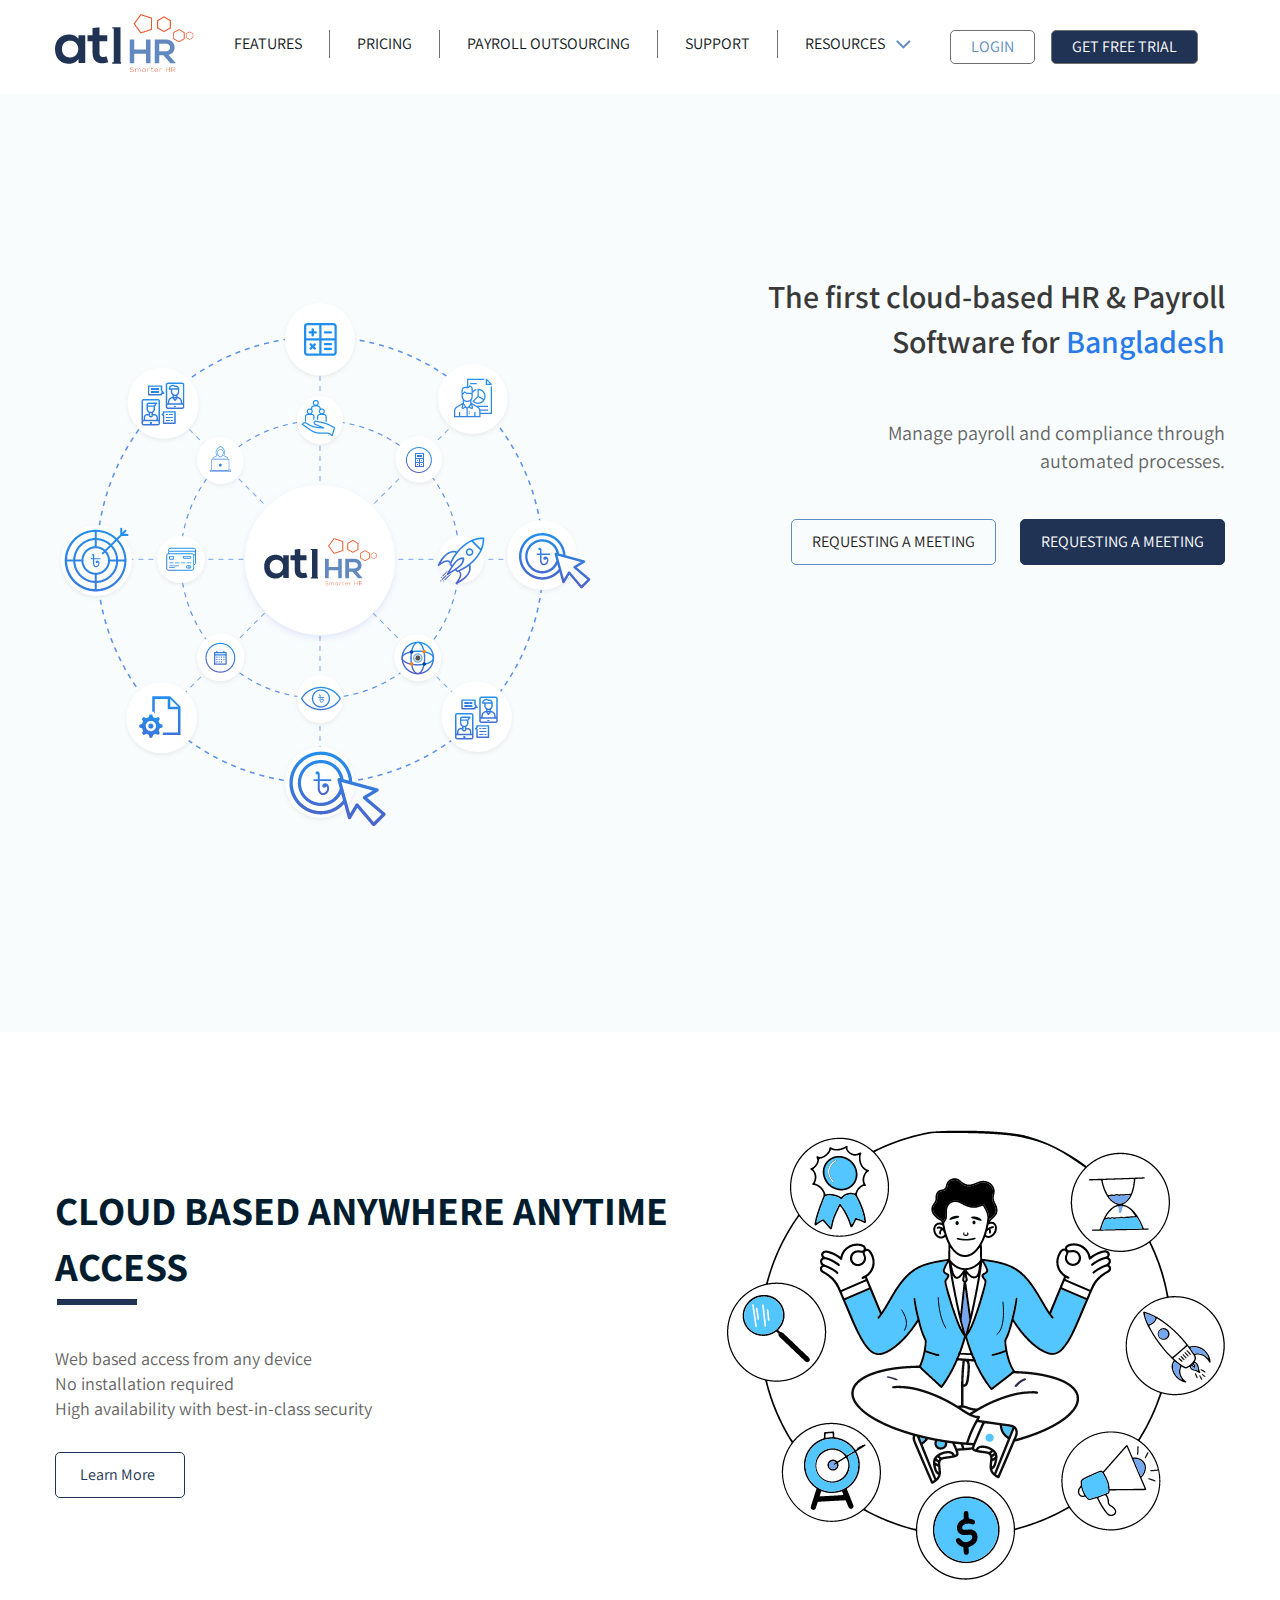
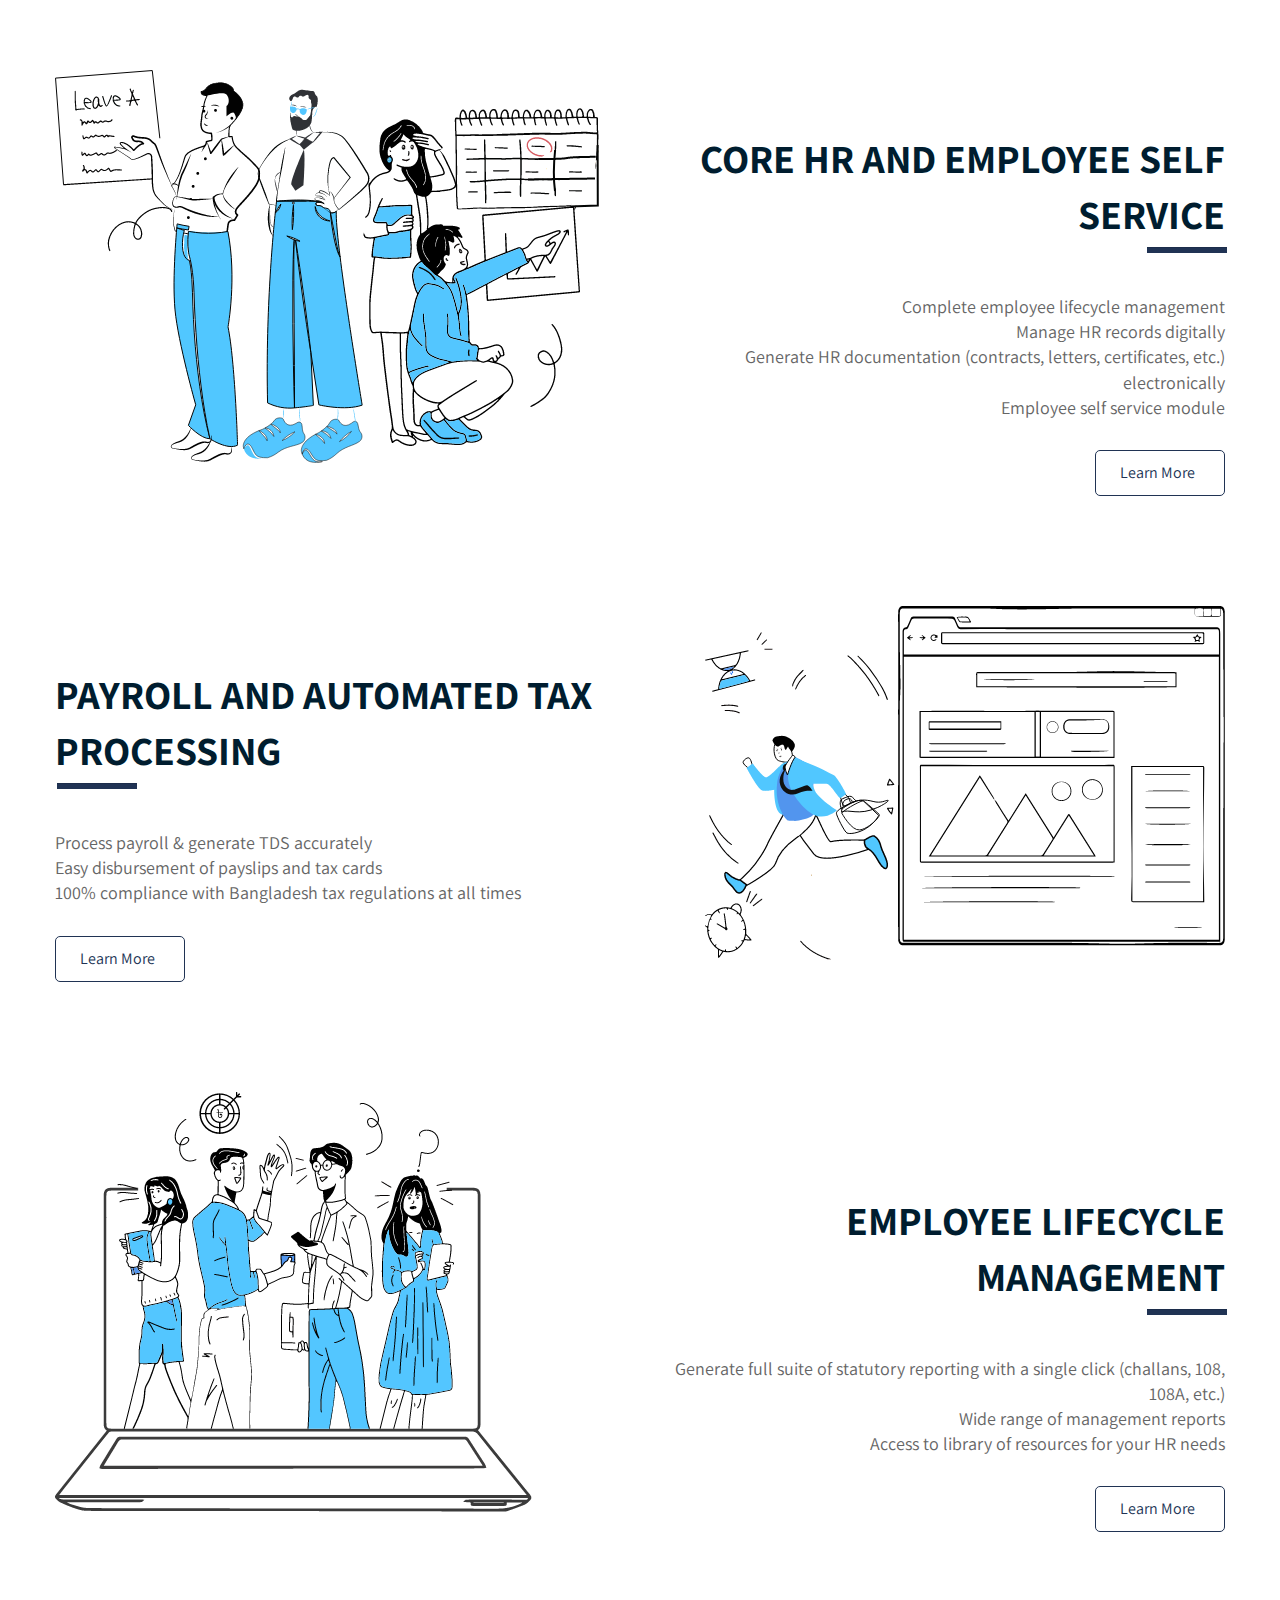
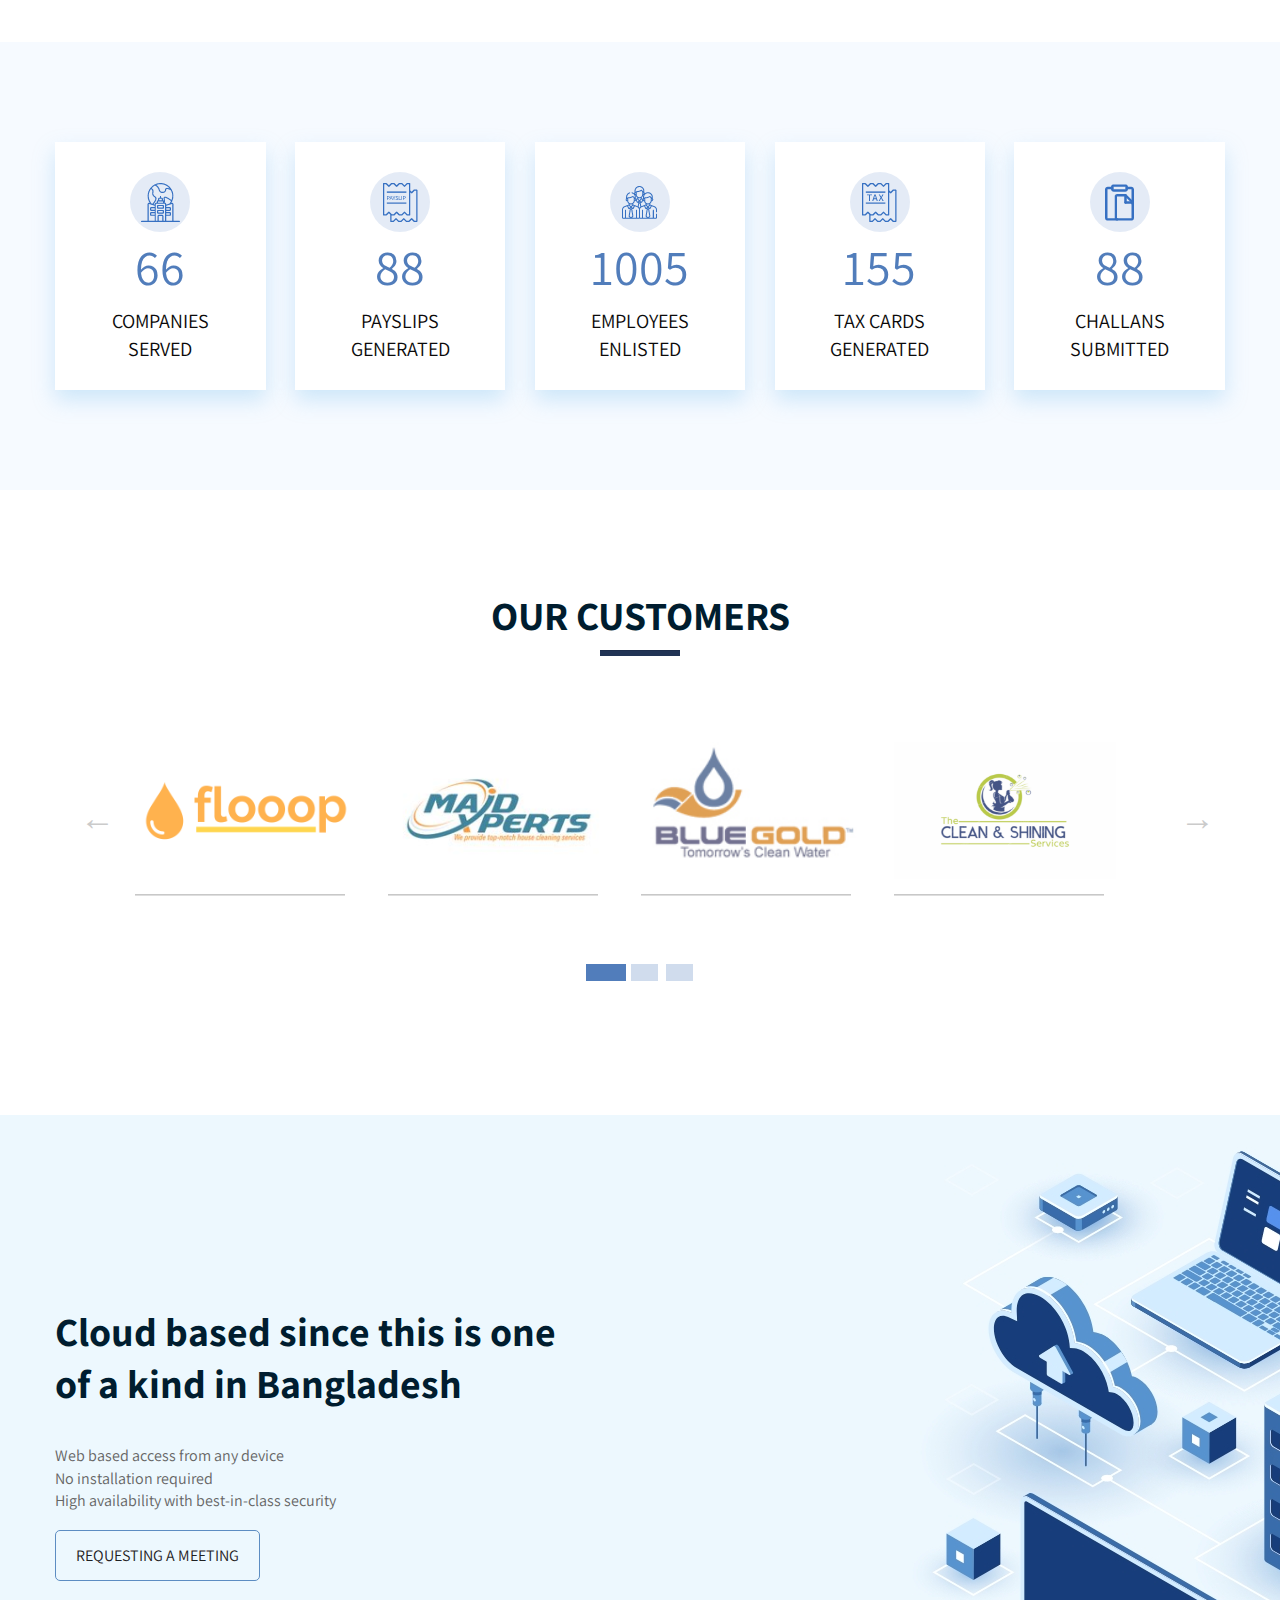
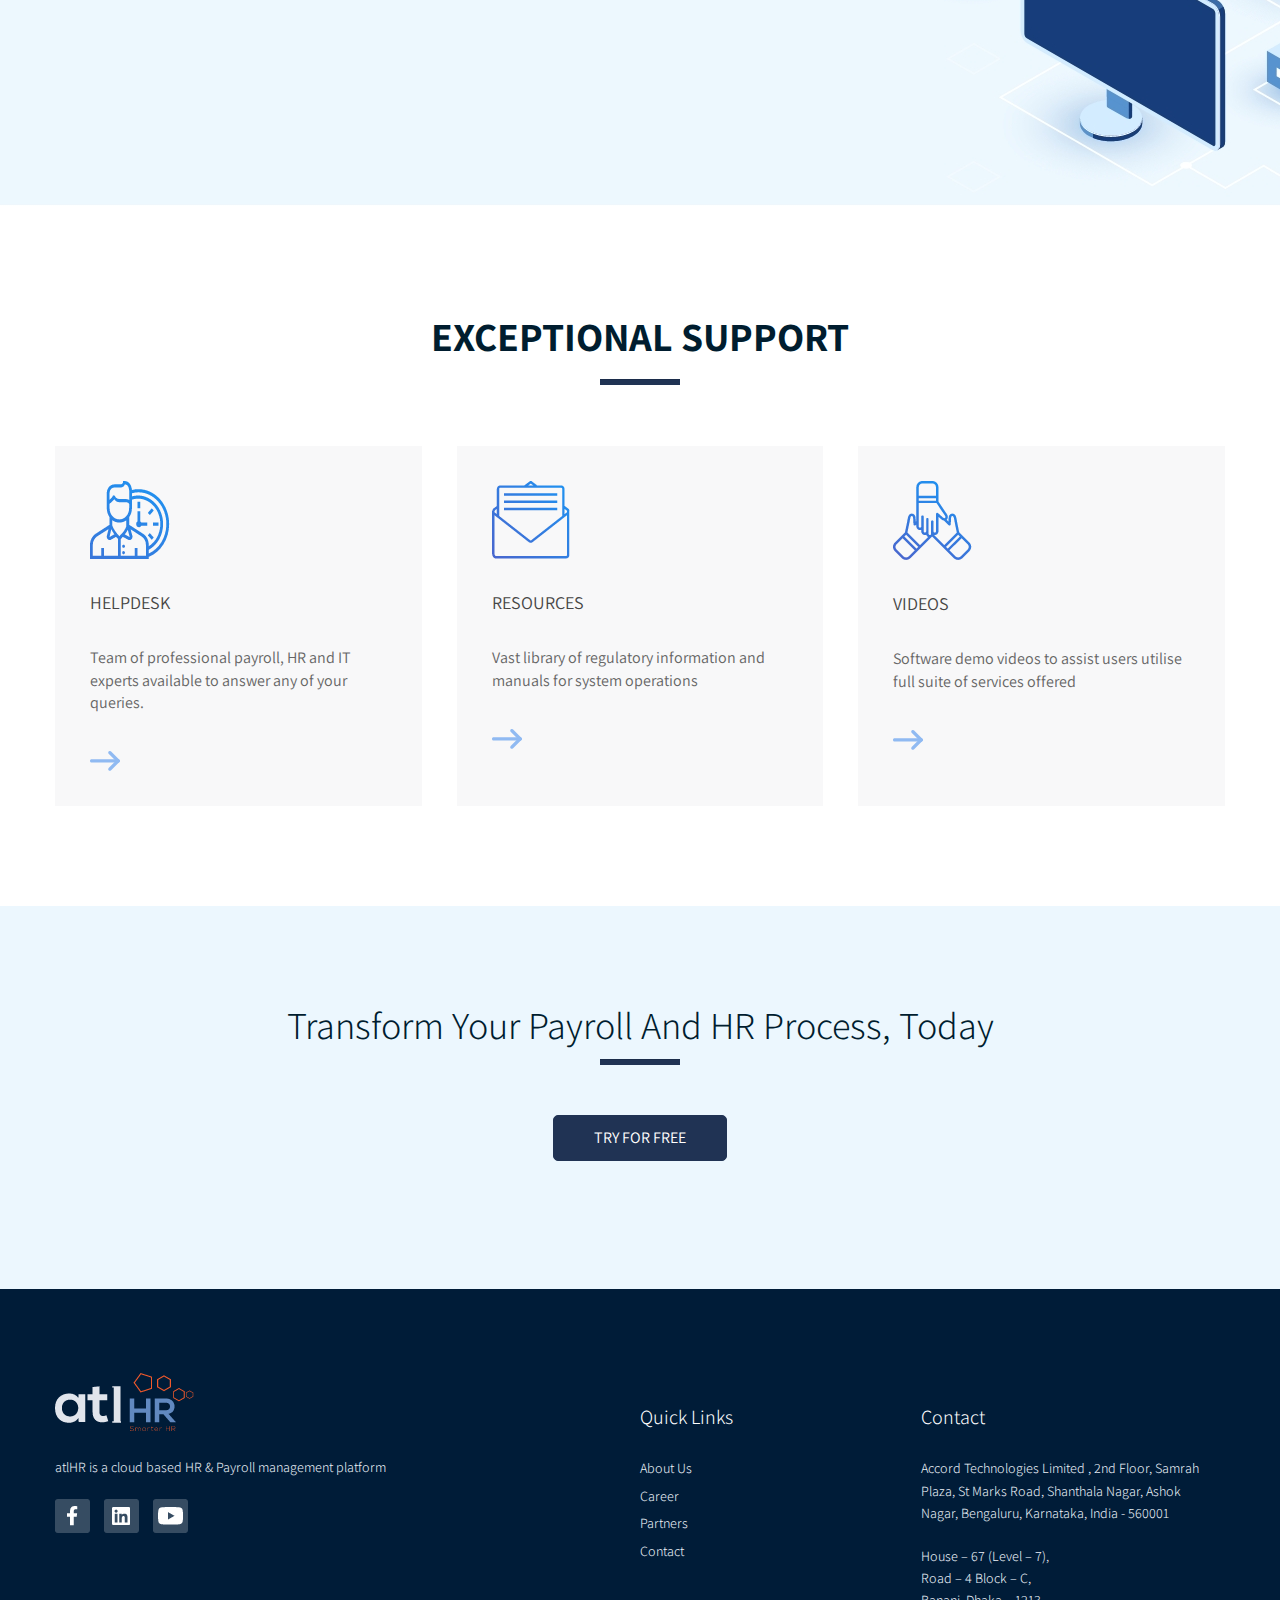
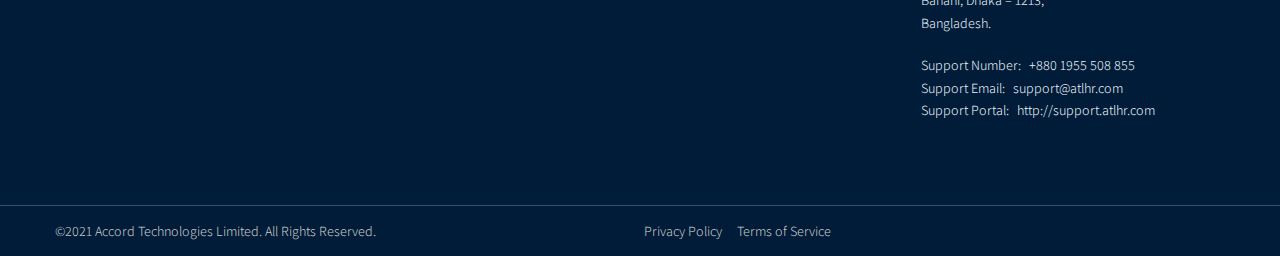
==== index.html @ daa5b9cb "employee" ====
<!doctype html>
<html lang="en">
<head>
    <meta charset="UTF-8">
    <meta content="width=device-width, user-scalable=no, initial-scale=1.0, maximum-scale=1.0, minimum-scale=1.0"
          name="viewport">
    <meta content="ie=edge" http-equiv="X-UA-Compatible">
    <title>Homepage</title>

    <link rel="icon" href="img/ms-icon-144x144.png" type="image">

    <link href="https://fonts.gstatic.com" rel="preconnect">
    <link href="https://fonts.googleapis.com/css2?family=Assistant:wght@200;300;400;500;600;700;800&display=swap"
          rel="stylesheet">
    <!-- CSS FILES -->
    <link rel='stylesheet' id='bootstrap-css-css'  href='https://cdnjs.cloudflare.com/ajax/libs/twitter-bootstrap/4.0.0-alpha.6/css/bootstrap.min.css?ver=5.6.1' type='text/css' media='all' />
    <link href="css/slick-theme.css" rel="stylesheet">
    <link href="css/slick.css" rel="stylesheet">
    <link href="css/meanmenu.css" rel="stylesheet">

    <link href="css/style.css" rel="stylesheet">


    <!-- JS SCRIPTS -->
    <script type='text/javascript' src='https://cdnjs.cloudflare.com/ajax/libs/twitter-bootstrap/4.0.0-alpha.6/js/bootstrap.min.js?ver=1.0.0' id='bootstrap-js-js'></script>


    <script  src="https://code.jquery.com/jquery-3.5.1.min.js"></script>
    <script  src="JS/jquery.meanmenu.js"></script>
    <script src="JS/slick.js" type="text/javascript"></script>
    <script src="JS/main.js" type="text/javascript"></script>


</head>
<body>

<header>
    <div class="container">



        <div class="logo">
            <a href="#"><img src="img/logo.png"></a>
        </div>
        <div class="menu">
            <nav>

                <div class="navbar">
                    <ul >

                        <li class="features"><a href=""> Features</a>
                           <!-- <ul class="dropdown-content">
                                <li><a href="">Link 1</a></li>
                                <li><a href="">Link 1</a></li>
                                <li><a href="">Link 1</a></li>
                            </ul>-->
                        </li>
                        <li><a href="price.html">Pricing</a></li>
                        <li><a href="outsourcing.html">Payroll Outsourcing</a></li>
                        <li><a href="">Support</a></li>
                        <li class="resources"><a href="">Resources </a>
                            <ul class="dropdown-content">
                                <li><a href="">Link 1</a></li>
                                <li><a href="">Link 1</a></li>
                                <li><a href="">Link 1</a></li>
                            </ul>


                        </li>

                        <li class="login"><a href="">Login</a></li>

                        <li class="trial"><a href="">Get free Trial</a></li>



                    </ul>
                </div>

                <div class="clear-element"></div>
            </nav>


            <div class="clear-element"></div>

        </div>
        <div class="clear-element"></div>
    </div>
</header>


<div class="slider">
    <div class="container">

        <div class="slider-content">
            <div class="left-content">
                <img alt="" src="img/slider.png">
            </div>
            <div class="right-content">
                <h1>The first cloud-based HR & Payroll Software for <span>Bangladesh</span>
                </h1>

                <p>Manage payroll and compliance through
                    automated processes.</p>

               <a class="requesting-again" href="">Requesting a meeting</a>
                <a class="requesting" href="">Requesting a meeting</a>


            </div>
            <div class="clear-element"></div>
        </div>
        <div class="clear-element"></div>

    </div>
</div>


<div class="container">
    <div class="management-details">
        <div class="compliance">
            <div class="compliance-right">
                <img alt="" src="img/compliance.png">
            </div>
            <div class="compliance-left">
                <h1>CLOUD BASED ANYWHERE ANYTIME ACCESS </h1>
                <hr class="title-hr compliance-hr">

                <ul>
                    <li>Web based access from any device</li>
                    <li>No installation required</li>
                    <li>High availability with best-in-class security</li>
                </ul>
                <a class="learn-more">Learn More</a>
            </div>

            <div class="clear-element"></div>
        </div>


        <div class="leave">

            <div class="leave-left">
                <img alt="" src="img/leave.png">
            </div>
            <div class="leave-right">
                <h1>CORE HR AND EMPLOYEE SELF SERVICE</h1>
                <hr class="title-hr leave-hr">

                <ul>
                    <li>Complete employee lifecycle management</li>
                    <li>Manage HR records digitally </li>
                    <li>Generate HR documentation (contracts, letters, certificates, etc.) electronically</li>
                    <li>Employee self service module</li>

                </ul>
               <a class="learn-more">Learn More</a>
            </div>
            <div class="clear-element"></div>
        </div>


        <div class="attendance">
            <div class="attendance-right">
                <img alt="" src="img/attendance.png">
            </div>
            <div class="attendance-left">
                <h1>PAYROLL AND AUTOMATED TAX PROCESSING </h1>
                <hr class="title-hr compliance-hr">
                <ul>
                    <li>Process payroll & generate TDS accurately</li>
                    <li>Easy disbursement of payslips and tax cards </li>
                    <li>100% compliance with Bangladesh tax regulations at all times</li>
                </ul>
                <a class="learn-more">Learn More</a>
            </div>

            <div class="clear-element"></div>
        </div>

        <div class="lifecycle">
            <div class="lifecycle-left">
                <img alt="" src="img/lifecycle.png">
            </div>
            <div class="lifecycle-right">
                <h1>EMPLOYEE LIFECYCLE MANAGEMENT

                </h1>
                <hr class="title-hr leave-hr">

                <ul>
                    <li>Generate full suite of statutory reporting with a single click (challans, 108, 108A, etc.)</li>
                    <li>Wide range of management reports</li>
                    <li>Access to library of resources for your HR needs</li>
                </ul>
                <a class="learn-more">Learn More</a>
            </div>
            <div class="clear-element"></div>
        </div>


    </div>
</div>
<div class="clear-element"></div>

<div class="management-bg">
    <div class="container">
        <div class="management">
            <div class="management-one">
                <div class="m-one">

                </div>
                <h1>66</h1>
                <a href=""><p>COMPANIES
                    SERVED</p></a>
            </div>
            <div class="management-one">
                <div class="m-two">

                </div>
                <h1>88</h1>
                <a href=""><p>PAYSLIPS
                    GENERATED</p></a>
            </div>
            <div class="management-one">
                <div class="m-three">

                </div>
                <h1>1005</h1>
                <a href=""><p>EMPLOYEES
                    ENLISTED</p></a>
            </div>
            <div class="management-one">
                <div class="m-four">

                </div>
                <h1>155</h1>
                <a href=""><p>TAX CARDS
                    GENERATED</p></a>
            </div>
            <div class="management-one">
                <div class="m-five">

                </div>
                <h1>88</h1>
                <a href=""><p>CHALLANS
                    SUBMITTED</p></a>
            </div>
        </div>
    </div>
</div>

<div class="container">
    <div class="our-customer">
        <h1>OUR CUSTOMERS</h1>
        <hr>
        <div class="customer-logo">
            <div class="customer-one">
                <img alt="" src="img/floop.png">
                <hr>
            </div>
            <div class="customer-two">
                <img alt="" src="img/maid.png">
                <hr>
            </div>
            <div class="customer-three">
                <img alt="" src="img/blue.png">
                <hr>
            </div>
            <div class="customer-four">
                <img alt="" src="img/clean.png">
                <hr>
            </div>


            <div class="customer-one">
                <img alt="" src="img/floop.png">
                <hr>
            </div>
            <div class="customer-two">
                <img alt="" src="img/maid.png">
                <hr>
            </div>
            <div class="customer-three">
                <img alt="" src="img/blue.png">
                <hr>
            </div>
            <div class="customer-four">
                <img alt="" src="img/clean.png">
                <hr>
            </div>
            <div class="customer-one">
                <img alt="" src="img/floop.png">
                <hr>
            </div>
            <div class="customer-two">
                <img alt="" src="img/maid.png">
                <hr>
            </div>
            <div class="customer-three">
                <img alt="" src="img/blue.png">
                <hr>
            </div>
            <div class="customer-four">
                <img alt="" src="img/clean.png">
                <hr>
            </div>


        </div>
        <div class="clear-element"></div>
    </div>
</div>


    <div class="cloud-based">
        <div class="container">
            <div class="cloud">
                <h1>Cloud based since this is one
                    of a kind in Bangladesh</h1>
                <ul>
                    <li>Web based access from any device</li>
                    <li>No installation required</li>
                    <li>High availability with best-in-class security</li>
                </ul>
               <a class="requesting" href="">Requesting a meeting</a>
            </div>
        </div>

    </div>

    <div class="container">
        <div class="support">
            <h1 class="title">Exceptional Support</h1>
            <hr class="title-hr">
            <div class="professional">
                <div class="implement">
                    <img src="img/implement1.png" alt="">
                    <h2>HELPDESK</h2>
                    <p class="pg">Team of professional payroll, HR and IT experts available to answer any of your queries.</p>
                    <a href=""><img src="img/details.png" alt=""></a>
                </div>
                <div class="implement">
                    <img src="img/implement2.png" alt="">
                    <h2>RESOURCES</h2>
                    <p class="pg">Vast library of regulatory information and manuals for system operations</p>
                    <a href=""><img src="img/details.png" alt=""></a>
                </div>
                <div class="implement">
                    <img src="img/implement3.png" alt="">
                    <h2>VIDEOS</h2>
                    <p class="pg">Software demo videos to assist users utilise full suite of services offered</p>
                    <a href=""><img src="img/details.png" alt=""></a>
                </div>

            </div>

        </div>
    </div>

<div class="home-get-start">
    <div class="container">
        <div class="home-sign-up">
            <h1>Transform Your Payroll And HR Process, Today</h1>
            <hr class="title-hr">
            <a href="#" class="sign-up">TRY FOR FREE</a>

        </div>
    </div>
</div>






    <footer>
        <div class="container">
            <div class="footer-columns">
                <div class="footer-column-with-logo">
                    <img alt="" src="img/footer-logo.png">

                    <p>atlHR is a cloud based HR & Payroll management platform</p>

                    <ul>

                        <li><a href=""><img alt="" src="img/facebook.png"></a></li>
                        <li><a href=""><img alt="" src="img/linkedin.png"></a></li>
                        <li><a href=""><img alt="" src="img/youtube.png"></a></li>
                    </ul>
                </div>


                <div class="footer-column quick-links">

                    <h5>Quick Links</h5>
                    <ul>
                        <li><a href="#">About Us</a></li>
                        <li><a href="#">Career</a></li>
                        <li><a href="#">Partners</a></li>
                        <li><a href="#">Contact</a></li>

                    </ul>

                </div>
                <div class="footer-column contact">

                    <h5>Contact</h5>
                    <p class="footer-right-pg">Accord Technologies Limited , 2nd Floor,
                        Samrah Plaza, St Marks Road, Shanthala Nagar, Ashok
                        Nagar, Bengaluru, Karnataka, India - 560001</p>
                    <p>House – 67 (Level – 7),<br>
                        Road – 4 Block – C,<br>
                        Banani, Dhaka – 1213,<br>
                        Bangladesh.</p>
                    <p>Support Number: <span> <a href="tel:+880 1955 508 855">+880 1955 508 855</a></span> <br>
                        Support Email: <span> <a href="mailto:support@atlhr.com">support@atlhr.com</a></span>  <br>
                        Support Portal: <span> <a href="http://support.atlhr.com">http://support.atlhr.com</a></span> </p>
                </div>

                <div class="clear-element"></div>

            </div>


        </div>
        <div class="footer-copyright">
            <div class="container">
                <p>&copy;2021 Accord Technologies Limited. All Rights Reserved.</p>
                <p>Privacy Policy &nbsp;&nbsp; &nbsp;Terms of Service</p>

            </div>
        </div>
    </footer>





</body>
</html>
---- css/style.css ----
/* reset code */

html, body, div, span, applet, object, iframe,
h1, h2, h3, h4, h5, h6, p, blockquote, pre,
a, abbr, acronym, address, big, cite, code,
del, dfn, em, img, ins, kbd, q, s, samp,
small, strike, strong, sub, sup, tt, var,
b, u, i, center,
dl, dt, dd, ol, ul, li,
fieldset, form, label, legend,
table, caption, tbody, tfoot, thead, tr, th, td,
article, aside, canvas, details, embed,
figure, figcaption, footer, header, hgroup,
menu, nav, output, ruby, section, summary,
time, mark, audio, video {
    margin: 0;
    padding: 0;
    border: 0;
    font-size: 100%;
    font: inherit;
    /*! vertical-align: baseline; */
}
/* HTML5 display-role reset for older browsers */
article, aside, details, figcaption, figure,
footer, header, hgroup, menu, nav, section {
    display: block;
}
body {
    line-height: 1;
}
ol, ul {
    list-style: none;
}
blockquote, q {
    quotes: none;
}
blockquote:before, blockquote:after,
q:before, q:after {
    content: '';
    content: none;
}
table {
    border-collapse: collapse;
    border-spacing: 0;
}
/* reset code */
*{
    box-sizing: border-box;
}
a:hover, a:active, a:focus {
    outline: none;
    border: 0;
    text-decoration: none;
}
a{
    text-decoration: none;
}
img{
    max-width: 100%;
    height: auto;

    /*! display: inline-block; */
}
.clear-element{
    clear: both;
}
.container{
    max-width: 1200px;
    width: 100%;
    margin: 0 auto;
    padding-left: 15px;
    padding-right: 15px;
    position: unset;
}

textarea:focus, input:focus{
    outline: none;
}


/* ***************** homepage ****************** */
/* ***************** header ****************** */
.navbar{

    padding: unset;
    margin-top: 30px;
}


.learn-more {
    font-family: 'Assistant',sans-serif;
    font-size: 16px;
    font-weight: 400;
    color: #203354;
    border: 1px solid #203354;
    background-color: transparent;
    border-radius: 5px;
    cursor: pointer;
    padding: 14px 29px 14px 24px;
    display: inline-block;

}






header{
    background-color: #FFFFFF;
    position: fixed;
    z-index: 100;
    width: 100%;
    top: 0;

}

.logo{
    float: left;
    width: 12%;
    margin-top: 14px;
}
.logo a{
    display: inline-block;
}
.menu{
    float: left;
    width: 87%;
    margin-left: 1%;

}
.menu .login-sign{
    float: right;
    margin-left: 10px;
}

.menu .navbar ul li{
    float: left;
}

 li.active-page a{
   color:  #6189C0!important;
}




.menu .navbar ul li a{
    font-family: 'Assistant', sans-serif;
    font-size: 16px;
    color: #101720;
    display: inline-block;
    border-left: 1px solid;
    border-color:rgba(112,112,112,1);
    font-weight: 400;
    border-left-width: thin;
    text-transform: uppercase;
    padding: 6px 27px;
}

li.features a {
    border-left: unset!important;
}





.login-sign{
    float:left;
}


li.login{
    margin-right: 16px;
    margin-left: 19px;

}


li.login a:hover{
    background-color: #203354;
    color: #FFFFFF!important;

}

body{
    overflow-x: hidden;
}


.nav  navbar {
    overflow: hidden;
    background-color: #333;
    float: left;
}

.navbar li span{
    margin-left: 5px;
}






.dropdown-content li{
    float: none!important;
}

.dropdown-content a {
    float: none!important;
    color: black;
    padding: 12px 16px;
    text-decoration: none;
    display: block;
    text-align: left;
    border-left: unset!important;
}






.features:hover .dropdown-content {
    display: block;
}
.resources:hover .dropdown-content {
    display: block;
}






/*===============changes==========*/
li.login a{
    border: 1px solid #5D8DC2;
    background-color: transparent;
    border-radius: 5px;
    cursor: pointer;
    padding:8px 20px!important;
    color: #5D8DC2!important;


}
li.trial a{
    border: 1px solid #5D8DC2;
    background-color: #203354;
    border-radius: 5px;
    cursor: pointer;
    padding:8px  20px!important;
    color: #FFFFFF!important;


}
li.trial a:hover{
    background-color:transparent;
    color: #5D8DC2!important;

}

.quick-links ul li a:hover{
    color: #4E99EE;
}

.right-content a.requesting-again{
    color: #FFFFFF;
    background-color: #203354;
    border-color: #203354;
}


.right-content .requesting-again:hover{background-color: transparent;color: #1F2123;border-color: #5D8DC2;}
.right-content a {
    border: 1px solid #5D8DC2;
    background-color: transparent;
    border-radius: 5px;
    cursor: pointer;
    padding: 14px 20px;
    float: right;
    margin-left: 24px;
}
a.requesting:hover{
    background-color: #203354!important;
    color: #FFFFFF!important;
    border-color: #203354!important;
}



.our-customer .slick-dots {
    width: 86%;

}
.resources:after{
    content:url("../img/dropdown.png");
    position: relative;
    right: 20px;
}
.dropdown-content li{
    text-align: left;
}
.dropdown-content li a{
    padding: 5px 0px!important;
    margin: 5px!important;
}
.dropdown-content {
    display: none;
    position: absolute;
    background-color: #F8FCFD!important;
    min-width: 100px;
    box-shadow: 0px 8px 16px 0px rgba(0,0,0,0.2);
    z-index: 1;
    margin-left: 25px;
}
.dropdown-content li:hover {
    background-color: #517DBB;
}

/*========sent-above=====*/

.footer-column p span a{
    margin-left: 5px;
    color: #EDF3FA!important;
}
.footer-column p span:hover a{
    color:#517DBB!important;
}
.home-sign-up button:hover{
    background-color: transparent;
    color: #1F2123;
}
.home-sign-up button{
    font-family: 'Assistant', sans-serif;
    font-size: 16px;
    font-weight: 400;
    color: #FFFFFF;
    border:none;
    background-color:#203354;
    border-radius: 5px;
    cursor: pointer;
    padding: 14px 40px;
    margin-top: 34px;
    margin-bottom: 44px;
    text-transform: uppercase;
    border: 1px solid #5D8DC2;
}


button.learn-more ::after {
    content:url("../img/arrow.png");
    margin-left: 10px;
    vertical-align: middle;
    position: relative;
}
button.learn-more {
    border: 1px solid #203354;
    background-color: transparent;
    border-radius: 5px;
    cursor: pointer;
    padding: 14px 29px 14px 24px;
}








/*===============================Slider=============*/

.slider{
    background-color: #F8FCFD;
    margin-top: 94px;
}
.slider-content{
    float: left;
    padding: 100px 0px;
}
.left-content{
    float: left;
    width: 58%;
    margin: 105px 0px;
}
.right-content{
    float: right;
    width: 42%;
    margin-top: 80px;
}
.right-content h1{
    font-family: 'Assistant',sans-serif;
    font-weight: 600;
    color: #393939;
    font-size: 32px;
    margin-bottom: 55px;
    text-align: right;
    line-height: 1.4;
}
.right-content h1 span{
    color: #287CE9;
}


.right-content p{
    font-family: 'Assistant',sans-serif;
    font-weight: 400;
    color: #656565;
    font-size: 20px;
    margin-bottom: 44px;
    text-align: right;
    width: 86%;
    margin-left: auto;
    line-height: 1.4;
}
.right-content  a{
    font-family: 'Assistant',sans-serif;
    font-size: 16px;
    font-weight: 400;
    color: #1F2123;
    text-transform: uppercase;
}


.right-content a {
    border: 1px solid #5D8DC2;
    background-color: transparent;
    border-radius: 5px;
    cursor: pointer;
    padding: 14px 20px;
    float: right;
    margin-left: 24px;
}









.management-bg{
    background-color:#F6FAFF;

}

.management{
    display: flex;

    padding: 100px 0px;
}
.management-one h1{
    font-family: 'Assistant',sans-serif;
    font-size: 50px;
    font-weight: 400;
    color: #517DBB;
    margin-top: 10px;
}
.management-one p{
    font-family: 'Assistant',sans-serif;
    font-size: 20px;
    font-weight: 400;
    color: #0A0A0A;
    width: 75%;
    line-height: 1.4;
    margin: 15px auto 27px;
}
 .m-one,.m-two,.m-three,.m-four,.m-five{
     background-color:rgba(155,182,220,.27);
     height: 60px;
     width: 60px;
     border-radius: 50%;
     background-repeat: no-repeat;
     background-position: center;


     margin: 30px auto 0px;
}
 .m-one{
     background-image: url(../img/m1.png);
 }
.m-two{
    background-image: url(../img/m2.png);
}
.m-three{
    background-image: url(../img/m3.png);
}
.m-four{
    background-image: url(../img/m4.png);
}
.m-five{
    background-image: url(../img/m5.png);
}



.management-one{
    width: 18%;
    margin-right: 2.5%;
    text-align: center;
    background-color: #FFFFFF;
    box-shadow: 0 10px 20px rgba(128, 195, 238, 0.35);
}
.management .management-one:last-child{
    margin-right: unset;
}


.compliance{
    margin: 90px 0px;

}
.compliance-left,.attendance-left{
    float: left;
    width: 55%;
    text-align: left;

}


.compliance-left h1,.leave-right h1,.attendance-left h1,.lifecycle-right h1{
    font-family: 'Assistant',sans-serif;
    font-weight: 700;
    color: #001D2F;
    font-size: 40px;
    margin-bottom: 30px;
    line-height: 1.4;
    text-transform: uppercase;
}
.compliance-left h1,.leave-right h1,.attendance-left h1{
    margin-top: 60px;
}
.lifecycle-right h1{
    margin-top: 100px;
}
.compliance-hr{
    position: relative;
    right: 43.5%;
    bottom: 25px;
}
.leave-hr{
    position: relative;
    left: 43.5%;
    bottom: 25px;
}


 button.learn-more a{
    font-family: 'Assistant',sans-serif;
    font-size: 16px;
    font-weight: 400;
    color: #203354;
}
 button.learn-more {

    border: 1px solid #203354;
    background-color: transparent;
    border-radius: 5px;
    cursor: pointer;
     font-family: 'Assistant',sans-serif;
     font-size: 16px;
     font-weight: 400;
     color: #203354;


}
button.learn-more span{
    padding-left: 10px;
    vertical-align: middle;

}

.management-details  button:hover{
    background-color: #203354;
}
.management-details button:hover a {
    color: #FFFFFF;
}

.compliance-right,.attendance-right{
    float: right;
    width: auto;
}

.leave,.attendance,.lifecycle{
    margin-bottom: 110px;
}
.leave-left,.lifecycle-left{
    float: left;
    width: auto;

}
.leave-right,.lifecycle-right{
    float: right;
    width: 50%;
    text-align: right;
}

.leave-right p,.lifecycle-right p{
    text-align: right;
    margin-bottom: unset;
}
.leave-right p:nth-child(5n),.lifecycle-right p:nth-child(5n){
    margin-bottom: 30px;
}

/*===============updated homepage========*/
.our-customer{
    padding: 105px 0px 170px;
}
.our-customer h1{
    text-align: center;
    font-family: 'Assistant',sans-serif;
    color: #001D2F;
    font-size: 40px;
    font-weight: 700;
    text-align: center;

}
.our-customer hr{
    background-color:#203354;
    width: 80px;
    height: 5px;
    margin-top: 15px;
}
.customer-logo{
    display: flex;
    padding: 0px 80px;
}
.customer-one,.customer-two,.customer-three,.customer-four{
    width: 18%;
    margin-right: 8%;
   /* border-bottom: 2px solid #C2C2C2;*/
    margin-top: 70px;
}
.customer-four{
    margin-right: unset;
}
.customer-one hr,.customer-two hr,.customer-three hr,.customer-four hr{
    background-color:rgba(194,194,194,.54);
    width: 210px;
    height: 1px;
    float: left;
}

.cloud-based{
    background-image: url("../img/cloud.jpg");
    height: 693px;
    background-size: cover;
    position: relative;
    background-repeat: no-repeat;
}
.cloud button a{
    font-family: 'Assistant',sans-serif;
    font-size: 16px;
    font-weight: 400;
    color: #1F2123;
    text-transform: uppercase;
}
.cloud {
    text-align: left;
    width: 45%;
    padding: 190px 0px;
}
.cloud h1{
    font-family: 'Assistant',sans-serif;
    font-size: 40px;
    font-weight: 700;
    color: #001D2F;
    line-height: 1.3;
}
.cloud p{
    font-family: 'Assistant',sans-serif;
    font-size: 16px;
    font-weight: 400;
    color: #656565;
    line-height: 1.4;
    width: 60%;
    margin: 36px 0px;
}

.cloud button {
    border: 1px solid #5D8DC2;
    background-color: transparent;
    border-radius: 5px;
    cursor: pointer;
    padding: 14px 20px;

}

.support{
    margin: 100px 0px;
}



.professional{
    display: flex;
}
.implement{
    width: 33%;
    margin-right:3%;
    background-color: #F8F8F9;
    /*! text-align: center; */
    padding: 35px;
    margin-top: 45px;
}
.implement:last-child{
    margin-right: unset;
}



h1.title{
    text-align: center;
    font-family: 'Assistant',sans-serif;
    color: #001D2F;
    font-size: 40px;
    font-weight: 700;

    text-transform: uppercase;
    line-height: 1.4;
}


hr.title-hr{
    background-color:#203354;
    width: 80px;
    height: 5px;
    margin-top: 15px;
}
.implement h2{
    font-family: 'Assistant',sans-serif;
    color: #474646;
    font-size: 18px;
    font-weight: 400;
    margin: 35px 0px;
}
p.pg{
    font-family: 'Assistant',sans-serif;
    font-size: 16px;
    font-weight: 400;
    line-height: 1.4;
}
.implement p{
    color: #656565;

    margin-bottom: 37px;
}

.home-get-start{
    background-color: #ECF7FE;
}

.home-sign-up{
    text-align: center;
    padding: 100px 0px 84px;
}
.home-sign-up h1{
    font-family: 'Assistant',sans-serif;
    color: #001D2F;
    font-size: 38px;
    font-weight: 300;
}


/*======================slick-slider=================*/

/*.our-customer .slick-dots li button{
    width: 27px;
    height: 17px;
    background: #517DBB;
}
.our-customer  li.slick-active button {
    background: #517DBB;
    padding: 0px 3px;
}*/

.our-customer .slick-dots {
    display: flex;
    justify-content: center;
    margin: 0;
    padding: 1rem 0;
    list-style-type: none;
    color: #517DBB;
}


.our-customer .slick-dots li button{
    background:rgba(81,125,187,0.27);
    display: block;
    width: 27px;
    height: 17px;
    padding: 0px;
    border: none;
    text-indent: -9999px;
    margin-top: 60px;

}


.our-customer li.slick-active button {
    background-color: #517DBB;
    padding:0px 20px;

}
.our-customer .slick-prev::before, .slick-next::before{
    font-size: 35px;
    opacity: 1.0;
    color: #CBCBCB;
}
.our-customer .slick-prev,.our-customer .slick-next{
    top: 57%;
}
.our-customer .slick-dots li.slick-active{
    margin-right: 20px;
}
.our-customer .slick-dots li{
    margin-right: 10px;
}
.our-customer  .slick-prev {
    left: 25px;
}
.our-customer  .slick-next {
    right: 25px;
}


/*=================================FOOTER===================*/

.contact p:nth-child(4n) {
    margin-top: 20px;
}

footer{
    background-color: #001C38;
}
.footer-columns {
    padding: 84px 0px 84px 0px;

}
.footer-column{
    float: left;
    width: 24%;

}

.footer-column-with-logo p, .footer-column p{
    font-family: 'Assistant',sans-serif;
    font-size: 14px;
    font-weight: 300;
    color: #EDF3FA;
    line-height: 1.6;
}
.footer-column h5{
    font-family: 'Assistant',sans-serif;
    font-size: 20px;
    font-weight: 300;
    color: #FFFFFF;
    margin-bottom: 30px;
    padding-top: 34px;
}
.footer-column-with-logo img{
    margin-bottom:24px;
}

.footer-column-with-logo p:nth-child(2n){
    margin-bottom: 20px;
}
.footer-column-with-logo{
    float: left;
    width: 50%;

    /*! margin-right: 5%; */
}
.footer-column-with-logo p{
    width: 63%;
}
.footer-column-with-logo ul li{
    display: inline;
    margin-right: 10px;
    margin-top: 60px;
}
.quick-links ul li a{
    font-family: 'Assistant',sans-serif;
    font-size: 14px;
    font-weight: 300;
    color: #EDF3FA;


    line-height: 1.6;
}
.quick-links ul li{
    margin-bottom: 5px;
}
.contact p:nth-child(3n){
    margin-top: 20px;
}
.footer-copyright{
    border-top: 1px solid #2E5072;
}
.footer-copyright p{
    font-family: 'Assistant',sans-serif;
    font-size: 14px;
    font-weight: 300;
    color: #CCCBCB;
    text-align: center;
    width: 33%;
    padding: 18px 0px;

    display: inline-block;

}
.footer-copyright p:first-child {
    text-align: left;
}
.footer-copyright p:last-child {
    text-align: right;
}
.footer-copyright p span{
    position: relative;
    top: 4px;
    padding: 0px 5px;
}





/*==========================================CONTACT US==============================*/

.top-img{
    background-repeat: no-repeat;
    background-size:cover;
    height: 292px;
    position: relative;
    margin-top: 84px;
}
.contact-banner,.price-banner,.outsourcing-banner{
    background-image: url(../img/contact-banner.png);
}
.top-img-title h1{
    font-size: 50px;
    font-family: 'Roboto', sans-serif;
    color: #FBFBFB;
    font-weight: 400;
    text-transform: uppercase;
    padding-top: 90px;
    padding-bottom: 17px;

}
.top-img-title h5{
    font-size: 20px;
    font-family: 'Roboto', sans-serif;
    color: #F5F5F5;
    font-weight: 400;
    text-transform: uppercase;
}
.contact-left{
    float: left;
    width: 65%;
    margin-right: 5%;
}
.contact-form{

}
.contact-us{
    margin: 120px 0px;


}
.contact-heading{

    margin-bottom: 51px;
}
.contact-us h5{
    font-family: 'Assistant', sans-serif;
    font-size: 40px;
    font-weight: 700;
    color: #001D2F;
    text-transform: uppercase;
}



.form-field{
    float: left;
    margin-bottom: 4%;
    width: 48%;

}
.contact-form textarea{
    width: 100%;
    padding: 15px 20px;
    font-family: 'Assistant', sans-serif;
    font-size: 16px;
    font-weight: 400;
    color: #262525;

    border: 1px solid #979292;
    border-radius: 5px;
    background: #fff;
    height: 267px;
}
.submit{
    padding-bottom: 67px;
    padding-top: 30px;
    text-align: center;
}
.submit input[type="submit"] {
    text-align: center;
    padding: 0px 10px;
    background-color: #203354;
    color: #ffffff;
    font-family: 'Assistant', sans-serif;
    font-weight: 400;
    font-size: 16px;
    border-radius: 5px;
    margin-top: 5px;
    margin-bottom: 0;
    display: inline-block;
    height: 50px;
    width: 100%;
    border: none;
    text-transform: uppercase;
}
.form-field input[type="text"]{
    font-family: 'Assistant', sans-serif;
    font-size: 16px;
    font-weight: 400;
    width: 100%;
    padding: 13px 20px;
    border: 1px solid #979292;
    color: #656565;
    border-radius: 5px;
    background: #fff;
}
.name,.email{
    margin-right: 4%;
}
.quick-query{
    float: right;
    width: 29%;
}
.email-address,.phone,.address{
    float: left;
    margin-bottom: 24px;
    width: 100%;
}
.query-img{
    float: left;

    width: 10%;
}
.query-info{
    float: left;
    margin-left: 30px;
    width: 50%;
}

.query-info h1{
    color: #517DBB;
    font-family: 'Assistant', sans-serif;
    font-size: 20px;
    font-weight: 400;
    line-height: 1.4;
}
.query-info p{
    color: #171717;
    font-family: 'Assistant', sans-serif;
    font-size: 16px;
    font-weight: 400;
    margin-top: 15px;
    line-height: 1.4;
}

.query-heading{
    margin: 30px 0px;

}
.query-heading h1{
    font-family: 'Assistant', sans-serif;
    font-size: 32px;
    font-weight: 600;
    text-transform: uppercase;
    margin-bottom: 20px;
    color: #001D2F;

}
.query-heading p{
    font-family: 'Assistant', sans-serif;
    font-size: 16px;
    font-weight: 400;
    color: #656565;
    line-height: 1.4;
    width: 85%;
}
.query-heading p.first-pg{
    margin-bottom: 30px;
}
.query-address p{
    /*! width: 50%; */
}

.email-img img{
    margin-top: 10px;
}
.get-start {

    background-color: #517DBB;
}
.free-sign-up{
    text-align: center;
    padding-top: 110px;
    padding-bottom: 90px;
}
.free-sign-up h1{
    font-family: 'Assistant', sans-serif;
    font-size: 40px;
    font-weight: 700;
    text-transform: uppercase;
    color: #FFFFFF;
}
.free-sign-up p{
    font-family: 'Assistant', sans-serif;
    font-size: 16px;
    font-weight: 400;
    color: #ffffff;
    line-height: 1.6;
}
.free-sign-up button{
    font-family: 'Assistant', sans-serif;
    font-size: 16px;
    font-weight: 400;
    color: #FFFFFF;
    border:none;
    background-color:#203354;
    border-radius: 5px;
    cursor: pointer;
    padding: 14px 30px;
    margin-top: 34px;
    margin-bottom: 44px;
    text-transform: uppercase;
}
.map {
    overflow: hidden;
}


/*=============================PRICE============================*/

.price-category{
    /*! padding-top: 100px; */
    text-align: center;
    margin-bottom: 50px;
}
.price-category h1{
    font-family: 'Assistant', sans-serif;
    font-size: 30px;
    font-weight: 700;
    color: #373535;
}
.price-category h2{
    font-family: 'Assistant', sans-serif;
    font-size: 18px;
    font-weight: 600;
    color: #504E4E;
    margin-top:30px;
    margin-bottom: 34px;
}


.price-category td  {
    /*! padding: 15px 23px; */
    /*! background-color: #fff; */
}
.price-category td {
    color: #6189C0;
    font-family: 'Assistant', sans-serif;
    font-size: 16px;
    font-weight: 400;
}
.price-category table{

    border: 1px solid #6189C0;
    border-radius: 25px;
    border-collapse:separate;
    /*! border-spacing:10px 0px; */
    margin: auto;
}
/*td.active-option{
    background-color: #6189C0;
}
td.active-option a{
    color: #FFFFFF;
}*/


.our-price{
    background-color: #ECF7FE;
    padding: 100px 0px 70px 0px;
}

.plan{
    display: flex;
    margin-top: 30px;

}
.view-plan{
    width: 20%;
    text-align: center;

}


.plan-header{
   /* background-color: #DBE4EE;*/
    padding: 30px 0px;
}
.plan-header h1{
    font-family: 'Assistant',sans-serif;
    font-size: 20px;
    font-weight: 600;
    color: #000000;
    margin-top: 15px;
}
.plan-box{
   /* background-color: #F1F4FF;*/
    padding: 0px 12px;
}
.plan-one-box h2{
    padding-top: 54px;
}


.plan-box h1{
    font-family: 'Assistant',sans-serif;
    font-size: 16px;
    font-weight: 400;
    color: #4D4F56;
    text-transform: uppercase;
    padding-top: 25px;
    margin-bottom: 15px;
}
.plan-box h2{
    font-family: 'Assistant',sans-serif;
    font-size: 40px;
    font-weight: 600;
    color: #272E48;
}
.plan-box h2 span{
    font-family: 'Assistant',sans-serif;
    font-size: 16px;
    font-weight: 400;
    color: #4D4F56;
}

.plan-box h5{
    font-family: 'Assistant',sans-serif;
    font-size: 20px;
    font-weight: 600;
    color: #4D4F56;
    margin-top: 17px;
}
.plan-one-box h6{
    background-color: #DBE4EE;
}
.plan-two-box h6{
    background-color: #DDF4FB;
}
.plan-three-box h6{
    background-color: #CFFBE5;
}
.plan-four-box h6{
    background-color: #F5FCDD;
}
.plan-five-box h6{
    background-color: #EEE0FC;
}

.plan-box h6{
    font-family: 'Assistant',sans-serif;
    font-size: 16px;
    font-weight: 600;
    color: #4D4F56;
    margin-top: 18px;

    padding: 7px 11px;
}
.plan-box p{
    font-family: 'Assistant',sans-serif;
    font-size: 16px;
    font-weight: 400;
    color: #787878;
    margin-top: 30px;
    line-height: 1.4;
}

button.view-button{
    font-family: 'Assistant',sans-serif;
    font-size: 16px;
    font-weight: 400;
    color: #203354;
    border: 1px solid #203354;
    background-color: transparent;
    border-radius: 5px;
    cursor: pointer;
    padding: 7px 8px;
    margin: 35px 0px;

}
label.view-details{
    margin-right: 7px;
}

button.view-active{
    color: #FFFFFF!important;
    background-color: #203354!important;
}
button.view-button:hover{
    color: #FFFFFF;
    background-color: #203354;
}


.plan-one{
    background-color: #DBE4EE;
}
.plan-one-box{
    background-color: #F1F4FF;
}
.plan-two{
    background-color: #DDF4FB;
}
.plan-two-box{
    background-color: #EFFAFD;
}
.plan-three{
    background-color: #CFFBE5;
}
.plan-three-box{
    background-color: #E5FFF2;
}
.plan-four{
    background-color: #F5FCDD;
}
.plan-four-box{
    background-color: #FCFFF1;
}
.plan-five{
    background-color: #EEE0FC;
}
.plan-five-box{
    background-color: #F8F1FF;
}

.compare-list{
    margin-top:148px;
}

.compare-list h1{
    font-family: 'Assistant',sans-serif;
    font-size: 41px;
    font-weight: 600;
    text-align: center;
    color: #373535;
    text-transform: uppercase;
}
.compare-table{
    margin-top: 60px;
}
.compare-table table {

    width: 100%;


}
.compare-table table th{
    font-family: 'Assistant',sans-serif;
    font-size: 18px;
    font-weight: 600;
    text-align: center;
    color: #000000;
    border-bottom: 1px solid #9A9898;
    padding: 8px 0px;


}
.compare-table table tr{
    border-bottom: 1px solid #B8B6B6;
}

.compare-table td{
    font-family: 'Assistant',sans-serif;
    font-size: 16px;
    font-weight: 600;
    text-align: center;
    color:#4D4F56;
    padding: 10px 0px;

}



.compare-table td:first-child{
    font-family: 'Assistant',sans-serif;
    font-size: 16px;
    font-weight: 400;
    text-align: left;
    color:#000000;


}
.compare-table th:first-child{
    font-family: 'Assistant',sans-serif;
    font-size: 16px;
    font-weight: 600;
    text-align: left;
    color: #4D4F56;
    width: 28%;

}





.compare-table td:nth-child(2){
    background-color: #F1F4FF;
}
.compare-table th:nth-child(2){
    background-color: #F1F4FF;
}
.compare-table th:nth-child(4){
    background-color: #EFFAFD;
}
.compare-table td:nth-child(4){
    background-color: #EFFAFD;
}
.compare-table th:nth-child(6){
    background-color: #E5FFF2;
}
.compare-table td:nth-child(6){
    background-color: #E5FFF2;
}
.compare-table th:nth-child(8){
    background-color: #FCFFF1;
}
.compare-table td:nth-child(8){
    background-color: #FCFFF1;
}
.compare-table th:nth-child(10){
    background-color: #F8F1FF;
}
.compare-table td:nth-child(10){
    background-color: #F8F1FF;
}

.compare-table tr:nth-child(7)>td,.compare-table tr:nth-child(11)>td,.compare-table tr:nth-child(22)>td,.compare-table tr:nth-child(27)>td,.compare-table tr:nth-child(33)>td{
    font-family: 'Assistant',sans-serif;
    font-size: 20px;
    font-weight: 700;
    padding-top: 20px;
    text-transform: uppercase;

}





/*.compare-table td:nth-child(3),.compare-table td:nth-child(5),.compare-table td:nth-child(7),.compare-table td:nth-child(9){
    background-color: unset;
    width: 3px;
}*/
.compare-table th:nth-child(3),.compare-table th:nth-child(5),.compare-table th:nth-child(7),.compare-table th:nth-child(9){
    background-color: unset;
    width: 10px;
}

.compare-table tr:last-child{
    border-bottom: unset;
}

.leave-module td:nth-child(4){
    background-color: unset;
}
.leave-module td:nth-child(6){
    background-color: #FCFFF1;
}
.leave-module td:nth-child(8){
    background-color: #F8F1FF;
}
.pf-module td:nth-child(4),.pf-module td:nth-child(6){
    line-height: 1.4;
}



button.choose-button{
    font-family: 'Assistant',sans-serif;
    font-size: 16px;
    font-weight: 400;
    color: #203354;
    border: 1px solid #203354;
    background-color: transparent;
    border-radius: 5px;
    cursor: pointer;
    padding: 14px 33px;
    margin: 35px 0px;

}


button.choose-button:hover{
    color: #FFFFFF;
    background-color: #203354;
}



/*========================Making button to Checkbox=============*/


#ck-button {
    border-radius:4px;
    overflow:auto;
    float:left;
    position: relative;
}

#ck-button label {


}

#ck-button label span {
    text-align:center;
    padding:15px 35px;
    display:block;
}

#ck-button label input {
    position:absolute;
    top:0px;
    /*! overflow: auto; */
    display: none;
}

#ck-button input:checked + span {
    background-color:#6189C0;
    color:#fff;

}
.monthly input:checked + span {
    background-color:#6189C0;
    color:#fff;
    border-top-left-radius: 20px 20px;
    border-bottom-left-radius: 20px 20px;

}
.yearly input:checked + span {
    background-color:#6189C0;
    color:#fff;
    border-top-right-radius: 20px 20px;
    border-bottom-right-radius: 20px 20px;

}




.view-button,.choose-button{
    position: relative;
}

.view-button input,.choose-button input{
    position: absolute;
    top: 0;
    display: none;

}
.view-button input:checked + span,.choose-button input:checked + span{
    color: #FFFFFF;
    background-color: #203354;
}

.view-button label span{
    font-family: 'Assistant',sans-serif;
    font-size: 16px;
    font-weight: 400;
    color: #203354;
    border: 1px solid #203354;
    background-color: transparent;
    border-radius: 5px;
    cursor: pointer;
    padding: 7px 8px;
    margin: 35px 0px;
    display: inline-block;
}
.view-button label span:hover,.choose-button label span:hover{
    color: #FFFFFF;
    background-color: #203354;
}


.choose-button label span{
    font-family: 'Assistant',sans-serif;
    font-size: 16px;
    font-weight: 400;
    color: #203354;
    border: 1px solid #203354;
    background-color: transparent;
    border-radius: 5px;
    cursor: pointer;
    padding: 14px 24px;
    margin: 35px 0px;
    display: inline-block;
}
/*==============================button end==========*/
.accounts-payroll{
    margin-top: 90px;
    margin-bottom: 100px;
}
.accounts-payroll h2{
    font-family: 'Assistant',sans-serif;
    font-size: 37px;
    font-weight: 400;
    color: #010004;
    text-align: center;
    margin-bottom: 73px;
}

/*=============range slider=============*/


.rangeslider,
.rangeslider__fill {
    display: block;
    -moz-box-shadow: inset 0px 1px 3px rgba(0, 0, 0, 0.3);
    -webkit-box-shadow: inset 0px 1px 3px rgba(0, 0, 0, 0.3);
    box-shadow: inset 0px 1px 3px rgba(0, 0, 0, 0.3);
    -moz-border-radius: 10px;
    -webkit-border-radius: 10px;
    border-radius: 10px;
}

.rangeslider {
    background: #e6e6e6;
    position: relative;
}

.rangeslider--horizontal {
    height: 15px;
    width: 100%;
}

.rangeslider--vertical {
    width: 20px;
    min-height: 150px;
    max-height: 100%;
}

.rangeslider--disabled {
    filter: progid:DXImageTransform.Microsoft.Alpha(Opacity=40);
    opacity: 0.4;
}

.rangeslider__fill {
    background: #5097EE;
    position: absolute;
}
.rangeslider--horizontal .rangeslider__fill {
    top: 0;
    height: 100%;
}
.rangeslider--vertical .rangeslider__fill {
    bottom: 0;
    width: 100%;
}

.rangeslider__handle {
    background: white;
    cursor: pointer;
    display: inline-block;
    width: 32px;
    height: 32px;
    position: absolute;
    background-image: url('[data-uri]');
    background-size: 100%;
    background-image: -webkit-gradient(linear, 50% 0%, 50% 100%, color-stop(0%, rgba(255, 255, 255, 0)), color-stop(100%, rgba(0, 0, 0, 0.1)));
    background-image: -moz-linear-gradient(rgba(255, 255, 255, 0), rgba(0, 0, 0, 0.1));
    background-image: -webkit-linear-gradient(rgba(255, 255, 255, 0), rgba(0, 0, 0, 0.1));
    background-image: linear-gradient(rgba(255, 255, 255, 0), rgba(0, 0, 0, 0.1));
    -moz-box-shadow: 0 0 8px rgba(0, 0, 0, 0.3);
    -webkit-box-shadow: 0 0 8px rgba(0, 0, 0, 0.3);
    box-shadow: 0 0 8px rgba(0, 0, 0, 0.3);
    -moz-border-radius: 50%;
    -webkit-border-radius: 50%;
    border-radius: 50%;
    border: 6px solid #4E99EE;
}
.rangeslider__handle:after {
    content: "";
    display: block;
    width: 18px;
    height: 18px;
    margin: auto;
    position: absolute;
    top: 0;
    right: 0;
    bottom: 0;
    left: 0;
    background-image: url('[data-uri]');
    background-size: 100%;
    background-image: -webkit-gradient(linear, 50% 0%, 50% 100%, color-stop(0%, rgba(0, 0, 0, 0.13)), color-stop(100%, rgba(255, 255, 255, 0)));
    background-image: -moz-linear-gradient(rgba(0, 0, 0, 0.13), rgba(255, 255, 255, 0));
    background-image: -webkit-linear-gradient(rgba(0, 0, 0, 0.13), rgba(255, 255, 255, 0));
    background-image: linear-gradient(rgba(0, 0, 0, 0.13), rgba(255, 255, 255, 0));
    -moz-border-radius: 50%;
    -webkit-border-radius: 50%;
    border-radius: 50%;
}
.rangeslider__handle:active, .rangeslider--active .rangeslider__handle {
    background-image: url('[data-uri]');
    background-size: 100%;
    background-image: -webkit-gradient(linear, 50% 0%, 50% 100%, color-stop(0%, rgba(0, 0, 0, 0.1)), color-stop(100%, rgba(0, 0, 0, 0.12)));
    background-image: -moz-linear-gradient(rgba(0, 0, 0, 0.1), rgba(0, 0, 0, 0.12));
    background-image: -webkit-linear-gradient(rgba(0, 0, 0, 0.1), rgba(0, 0, 0, 0.12));
    background-image: linear-gradient(rgba(0, 0, 0, 0.1), rgba(0, 0, 0, 0.12));
}
.rangeslider--horizontal .rangeslider__handle {
    top: -10px;
    touch-action: pan-y;
    -ms-touch-action: pan-y;
}
.rangeslider--vertical .rangeslider__handle {
    left: -10px;
    touch-action: pan-x;
    -ms-touch-action: pan-x;
}

input[type="range"]:focus + .rangeslider .rangeslider__handle {
    -moz-box-shadow: 0 0 8px rgba(255, 0, 255, 0.9);
    -webkit-box-shadow: 0 0 8px rgba(255, 0, 255, 0.9);
    box-shadow: 0 0 8px rgba(255, 0, 255, 0.9);
}

.rangeslider__ruler {
    cursor: pointer;
    margin: 32px 3px 0 3px;
    position: relative;
    top: 100%;
    text-align: justify;
    font-family: "Roboto",sans-serif;
    font-size: 26px;
    font-weight: 400;
    color: #6E6E6E;
}
.rangeslider__ruler:after {
    content: "";
    display: inline-block;
    width: 100%;
}
.rangeslider,
input[type='range'] {
    max-width: 1030px;
    margin: auto;
}
.employe-rangeslider{
    display: flex;
    margin-bottom: 160px;
}

/*===========2nd============*/
/*.rangeslider {
    position: relative;
    height: 4px;
    border-radius: 5px;
    width: 100%;
    background-color: gray;
}
.rangeslider__handle {
    transition: background-color 0.2s;
    box-sizing: border-box;
    width: 20px;
    height: 20px;
    border-radius: 100%;
    background-color: #09f;
    touch-action: pan-y;
    cursor: pointer;
    display: inline-block;
    position: absolute;
    z-index: 3;
    top: -8px;
    box-shadow: 0 1px 3px rgba(0, 0, 0, .5), inset 0 0 0 2px white;
}


.rangeslider__handle__value {
    transition: background-color 0.2s, box-shadow 0.1s, transform 0.1s;
    box-sizing: border-box;
    width: 90px;
    text-align: center;
    padding: 10px;
    background-color: #09f;
    border-radius: 5px;
    color: white;
    left: -35px;
    top: -55px;
    position: absolute;
    white-space: nowrap;
    border-top: 1px solid #007acc;
    box-shadow: 0 -4px 1px rgba(0, 0, 0, .07), 0 -5px 20px rgba(0, 0, 0, .3);
}
.rangeslider__handle__value:before {
    transition: border-top-color 0.2s;
    position: absolute;
    bottom: -10px;
    left: calc(50% - 10px);
    content: "";
    width: 0;
    height: 0;
    border-left: 10px solid transparent;
    border-right: 10px solid transparent;
    border-top: 10px solid;
    border-top-color: #09f;
}
.rangeslider__handle__value:after {

}
.rangeslider__fill {
    position: absolute;
    top: 0;
    z-index: 1;
    height: 100%;
    background-color: #09f;
    border-radius: 5px;
}
.rangeslider__labels {
    position: absolute;
    width: 100%;
    z-index: 2;
    display: flex;
    justify-content: space-between;
}
.rangeslider__labels__label {
    font-family: "Roboto",sans-serif;
    font-size: 26px;
    font-weight: 400;
    color: #6E6E6E;

    position: relative;
    padding-top: 15px;
    color: gray;
}
.rangeslider__labels__label:before {
    position: absolute;
    top: 0;
    left: 50%;
    transform: translateX(-50%);
    content: "";
    width: 1px;
    height: 9px;
    border-radius: 1px;
    background-color: rgba(128, 128, 128, .5);
}
.rangeslider__labels__label:first-child:before, .rangeslider__labels__label:last-child:before {
    height: 12px;
    width: 2px;
}
.rangeslider__labels__label:first-child:before {
    background-color: #09f;
}
.rangeslider__labels__label:last-child:before {
    background-color: gray;
}
.rangeslider__labels__label:first-child {
    transform: translateX(-48%);
}
.rangeslider__labels__label:last-child {
    transform: translateX(48%);
}
.rangeslider.rangeslider--active .rangeslider__handle, .rangeslider.rangeslider--active .rangeslider__handle * {
    background-color: #33adff;
}
.rangeslider.rangeslider--active .rangeslider__handle *:before {
    border-top-color: #33adff;
}
.rangeslider.rangeslider--active .rangeslider__handle__value {
    transform: translateY(-5px);
    box-shadow: 0 -3px 2px rgba(0, 0, 0, .04), 0 -9px 25px rgba(0, 0, 0, .15);
}*/




/*==========================employee count====================*/

.employee-count{
    display: block;
}

.employee-count th{
    font-family: 'Assistant',sans-serif;
    font-size: 16px;
    color: #FFFFFF;
    background: #203354;
    font-weight: 400;
    padding: 14px 10px;
}
.employee-count td{
    font-family: 'Assistant',sans-serif;
    font-size: 16px;
    font-weight: 400;
    padding: 14px 10px;
}
.employee-count th:first-child{
    background: unset;
}
.employee-count td:first-child{
    background: #E2E7EF;
    font-size: 20px;
}
.employee-count table{
    width: 100%;
    text-align: center;
}

.select-package label input {
    position: absolute;
    top: 0px;
    display: none;
}
.select-package label span {
    text-align: center;
    padding: 5px 14px;
    display: block;
    text-transform: uppercase;
    border-radius: 5px;
    border: 1px solid #203354;
}
.select-package input:checked + span {
    background-color:#203354;
    color:#fff;

}
.select-package{
    position: relative;
}
.employee-count tr:nth-child(2n){
    background: #EFF7D0;
}
.employee-count tr:nth-child(3){
    background: #C4EAD8;
}
td.line-through{
    text-decoration: line-through;
}
.pack-sign-up{
    text-align: center;
}
.pack-sign-up input{
    font-family: 'Assistant',sans-serif;
    font-size: 16px;
    font-weight: 400;
    padding: 14px 224px;
    color: white;
    background: #203354;
    border: none;
    border-radius: 7px;
    margin-top: 52px;
}

.questions{
    background-color: #ECF7FE;
}
.questions .question-mark{
    background-image: url(../img/question.png);
    background-color: #fff;
    height: 128px;
    width: 128px;
    background-position: center ;
    background-repeat: no-repeat;
    border-radius: 50%;
    margin: auto;

}
.customer-question{
    padding-top: 60px;
}

.customer-question h1{
    font-family: 'Assistant',sans-serif;
    font-size: 40px;
    font-weight: 400;
    color: #001D2F;
    line-height: 1.4;
    width: 40%;
    text-align: center;
    margin: 44px auto 32px;
}
.customer-question p{
    font-family: 'Assistant',sans-serif;
    font-size: 15px;
    font-weight: 400;
    color: #656565;
    width: 45%;
    margin: auto;
    text-align: center;
    line-height: 1.4;
    margin-bottom: 72px;
}


/*======================accordion=================*/

.accordion {
    background-color: #FFFFFF;
    color: #484848;
    cursor: pointer;
    /*! padding: 28px; */
    width: 100%;
    border: none;
    text-align: left;
    outline: none;
    font-size: 19px;
    transition: 0.4s;
    font-family: 'Assistant',sans-serif;
    font-weight: 600;
    margin-bottom: 17px;
    padding: 18px 15px;
}

.active {
    background-color: #203354;
    color: #FFFFFF;
}
.accordion span{
    background-color: #EDEDFC;
    height: 44px;
    width: 44px;
    border-radius: 50%;
    display: inline-block;
    text-align: center;
    padding: 8px 0;
    margin-right: 39px;
    color: #656565;
}

.accordion:after {
    content: url(../img/plus.png);
    float: right;
    margin-left: 5px;
    background-color: #EDEDFC;
    height: 44px;
    width: 44px;
    border-radius: 50%;
    justify-content: center;
    display: flex;
}

.active:after {
   /* content: "\2212";*/
    content: url("../img/minus.png");
    font-weight: bold;
    float: right;
    margin-left: 5px;
    background-color: #FFFFFF;
    height: 44px;
    width: 44px;
    border-radius: 50%;
    justify-content: center;
    display: flex;

}

.panel {

    background-color: transparent;
    max-height: 0;
    overflow: hidden;
    transition: max-height 0.2s ease-out;
    font-size: 16px;
    font-family: 'Assistant',sans-serif;

    padding-left: 20px;
}
.panel p{
    /*! margin: 20px 0px; */
    line-height: 1.4;
    margin-bottom: 30px;
    margin-top: 10px;
}

.update-faq{
    width: 45%;
    float: left;
    margin-right: 5%;
}

.package-update {
    float: left;
    width: 100%;
    margin-bottom: 103px;
}
.question{
    float: left;
    width: 45%;
}
.question h2{
    font-family: 'Assistant',sans-serif;
    font-size: 21px;
    font-weight: 600;
    color: #313030;
    margin-bottom: 29px;
    padding-top: 15px;
}
.input-field{

}
.input-field input[type="text"] {
    font-family: 'Assistant', sans-serif;
    font-size: 16px;
    font-weight: 400;
    width: 100%;
    padding: 13px 20px;
    border: 1px solid #979292;
    color: #656565;
    /*! border-radius: 5px; */
    background: #fff;
    margin-bottom: 24px;
}
.question-form textarea {
    width: 100%;
    padding: 15px 20px;
    font-family: 'Assistant', sans-serif;
    font-size: 16px;
    font-weight: 400;
    color: #262525;
    border: 1px solid #979292;
    /*! border-radius: 0px; */
    background: #fff;
    resize: none;
}
.submit-question input[type="submit"]{
    text-align: center;
    padding: 0px 10px;
    background-color: #203354;
    color: #ffffff;
    font-family: 'Assistant', sans-serif;
    font-weight: 500;
    font-size: 16px;
    /*border-radius: 5px;*/
    margin-top: 38px;
    margin-bottom: 0;
    display: inline-block;
    height: 50px;
    width: 100%;
    border: none;
    text-transform: uppercase;
    cursor: pointer;

}



/*below this--->*/

/*===============================outsourcing========*/


.expert-manage{
    margin: 110px 0px;
}
.expert-manage h1{
    width: 50%;
    margin: auto;
}

.accurate{
    background-color: #F8F8F9;
    width: 48.5%;
    float: left;
    padding: 80px 35px;
    margin-right: 3%;
    min-height: 283px;
}
h3.h3-for-outsourcing{
    font-family: 'Assistant',sans-serif;
    font-size: 18px;
    font-weight: 700;
    color: #474646;
    margin-bottom: 29px;
    text-transform: uppercase;
}
p.p-for-outsourcing{
    font-family: 'Assistant',sans-serif;
    font-size: 16px;
    font-weight: 400;
    color: #656565;
    line-height: 1.4;


}
.accurate-content{
    float: left;
    width: 60%;
}
.accurate-img{
    float: right;
    width: 30%;
}
.accurate:nth-child(2n){
    margin-right: unset;
}

.compliment{
    background-color: #ECF7FE;
}
.manage-option{
    margin-top: 90px;
}


.accurate:nth-child(1),.accurate:nth-child(2){
    margin-bottom: 30px;
}
.accurate:hover,.peace:hover{
    background-color: #fff;
    box-shadow: 0 10px 20px rgba(66,75,81,.16);
}
.compliment-details h1{
    width:65%;
    margin: auto;
}

.compliment-details{
    padding: 98px 0px 108px;
}
.payroll-laws{
    display: flex;
    margin-top: 85px;
}
.peace{
    width: 48.5%;
    background-color: #F8F8F9;
    text-align: center;
    margin-right: 3%;
}
.peace:nth-child(2n){
    margin-right: unset;
}
.peace{
    padding: 61px 0px;
}
.peace img{

    margin-bottom: 42px;
}
.peace p{
    margin: auto;
    width: 70%;
}

h2.h2-for-outsourcing{
    font-family: 'Assistant',sans-serif;
    font-size: 41px;
    font-weight: 400;
    color: #222124;
    margin: auto;
    width: 70%;
    text-transform: uppercase;
    text-align: center;
    line-height: 1.4;
}

.reports-content h3{
    font-family: 'Assistant',sans-serif;
    font-size: 20px;
    font-weight: 400;
    color: #222124;
    margin-bottom: 18px;
    width: 70%;
    line-height: 1.4;
}
.reports-content p{
     width: unset;
}

.reports{
    background-color: #F8F8F9;
    width: 32%;
    padding: 31px 0px 29px 27px;

    min-height: 173px;
    margin-top: 15px;
}
.reports-float-right{
    float: right!important;
}

.service-reports .reports:nth-child(1),.service-reports .reports:nth-child(2){
    margin-bottom: 10px;
}


.reports-left{
    float: left;
}

.reports-right{
    float: right;
}


.reports-content{
    float: left;
    width: 75%;
}
.reports-img-right{
    float: right;
    width: 22%;
    margin-top: 10%;

}
.reports-img-left{
    float: left;
    width: 22%;
    margin-top: 10%;
}

.service-reports{
    background-image: url(../img/service.png);
    background-repeat: no-repeat;
    background-position: center;
    height: 472px;
    margin-top: 88px;
    margin-bottom: 110px;
}


.care-about{
    background-color: #F6FAFF;
    padding: 105px 0px;
}


.care-section  .care-section-details{
    width: 46%;
    float: left;
    text-align: center;
    margin-right: 8%;
}



.care-content h2{
    font-family: 'Assistant',sans-serif;
    font-size: 20px;
    font-weight: 400;
    color: #474646;
    text-transform: uppercase;
}
.care-img-one{
    background-image: url(../img/care1.png);
}
.care-img-two{
    background-image: url(../img/care2.png);
}

.care-img-three{
    background-image: url(../img/care3.png);
}
.care-img-four{
    background-image: url(../img/care4.png);
}







.care-img{

    background-color: #E5F4FF;
    height: 138px;
    width: 138px;
    border-radius: 50%;
    background-repeat: no-repeat;
    background-position: center;
    margin: 30px auto 0px;
}
.care-section{
    padding: 0px 50px;
}
.care-section h3{
    text-align: center;
}
.care-content h2{
    margin: 30px 0px;
}
.care-content p{
    width: 85%;
    margin: auto;
}

.four-care-section .care-section-details:nth-child(1),.four-care-section .care-section-details:nth-child(2){
    margin-bottom: 110px;
}

.four-care-section .care-section-details:nth-child(2),.four-care-section .care-section-details:nth-child(5){
    margin-right: unset;
}
.four-care-section{
    margin-top: 88px;
}

.four-care-section button{
    background-color: #203354;
    color: #FFFFFF;
    font-family: 'Assistant',sans-serif;
    font-size: 16px;
    font-weight: 400;
    padding: 21px 33px;
    border: 1px solid #5D8DC2;
    text-transform: uppercase;

    cursor: pointer;

}
.four-care-section button:hover{
    background-color: transparent;
    color: #1F2123;

}
.outsourcing-button{
    margin-top: 88px;
    text-align: center;
}


/*===================features===*/

.features-option{

    width: 100%;
    margin-top: 105px;
    margin-bottom: 57px;
    float: left;
}
.features-content h3{
    font-family:'Assistant',sans-serif;
    font-size: 24px;
    font-weight: 400;
    color: #777777;
    margin-top: 31px;
}
.features-content h3:hover{
    color: #010004;
}




.features-img{
    background-color:#EFEFEF;
    height: 136px;
    width: 136px;
    border-radius: 50%;
    background-repeat: no-repeat;
    background-position: center;
    margin: 30px auto 0px;
}

.features-content {
    width: 18%;
    margin-right: 2.5%;
    text-align: center;
    float: left;
}
/*---23.02.21----*/
.f-img-one{
    background-image: url(../img/features1.png);
}
.f-img-three{
    background-image: url(../img/features3.png);
}

.f-img-four{
    background-image: url(../img/features4.png);
}
.f-img-two{
    background-image: url(../img/features2.png);
}

.features-img:hover{
    background-color: #5493EE;
    background-image: url(../img/featurehover.png);
    box-shadow: 2px 10px 20px  rgba(0,157,227,0.26);
}

.features-option .features-content:nth-child(5){
    margin-right: unset;
}

.payrun{
    background-color: #F1FAFF;
    padding: 37px 0px 71px;
}
.faster-payroll{
    text-align: center;
}
.faster-payroll h1{
    font-family: 'Assistant',sans-serif;
    font-size: 31px;
    font-weight: 400;
    color: #272E48;

}
.faster-payroll h2{
    font-family: 'Assistant',sans-serif;
    font-size: 36px;
    font-weight: 400;
    color: #2582EB;
    margin: 17px 0px 32px;
}
.faster-payroll p{
    font-family: 'Assistant',sans-serif;
    font-size: 20px;
    font-weight: 300;
    color: #404040;
    width: 62%;
    text-align: left;
    line-height: 1.4;
    margin: auto;
}
.faster-payroll p:last-child{
    margin-top: 30px;
}

.business-left{
    float: left;
    width: 60%;
    position: relative;

}
.business-left img.img-relative{
    position: relative;
    z-index: 1;

}

.business-right{
    float: left;
    width: 30%;

}
.check-business{
    border:1px solid #ABA9A9;
    border-radius: 24px;
    padding: 16px 10px 17px;
    width: 73%;
    margin: 60px 0px 30px;
}
.check-business label input {
    position: absolute;
    top: 0px;
    overflow: auto;
    display: none;
}
.check-business input:checked + span {
    background-color: #51C7FF;
    color: #000000;
    border-radius: 25px;

}


.check-business label span{
    font-family: 'Assistant',sans-serif;
    font-size: 16px;
    font-weight: 400;
    color: #5B5959;
    padding: 10px 33px;
    text-align: center;
}
h3.features-h3{
    font-family: 'Assistant',sans-serif;
    font-size: 24px;
    font-weight: 600;
    color: #5B5959;
    line-height: 1.4;
    width: 85%;
}


.business-content{
    margin-top: 33px;
    margin-bottom: 127px;
}



.business p{
    font-family: 'Assistant',sans-serif;
    font-size: 16px;
    font-weight: 400;
    color: #656565;
    line-height: 1.4;
    margin-bottom: 25px;
    width: 90%;
}



button.learn-more:hover{
    background-color: #203354;
    color: #FFFFFF;
}
.business-second-left{
    float: left;
    width: 30%;

}

.business-content-three {
    margin: 100px 0px 130px;
}

.b-three-content{
    margin-top: unset;
}
.b-three-content p{
    margin-top: 50px;

}
.business-hr{
    position: relative;
    right: 38%;
    top: 0;
}

.business-faq .accordion::after{
    content: url(../img/business.jpg);
    float: right;
    margin-left: 5px;
    background-color: unset;
    height: unset;
    width:unset;
    border-radius:unset;
    justify-content: center;
    margin-top: 5px;

}

.business-faq .active {
    background-color:unset;
    color: unset;
}
.business-faq .active::after {
    content: url(../img/up.jpg);
}
.business-faq .accordion{
    font-family: 'Assistant',sans-serif;
    font-size: 16px;
    color: #656565;
    font-weight: 400;
    padding: 5px 10px;
    margin-bottom: 10px;
}
.business-faq .panel{
    padding-left: 10px;
}

.business-second-left button.learn-more{
    margin-top: 25px;
}
.business-faq {
    margin-top: 30px;
    margin-bottom: 20px;
}
.animation{
    display: flex;
    right: 17%;
    position: absolute;
    top: 22%;
    z-index: 2;
}

.animation-one{

    margin-right: 5%;
}


.animation-three{
    margin-left: 24%;
    position: absolute;
    bottom: 10%;
    width: 59%;
    z-index: 2;

}
.animation-slideup{
    position: absolute;
    bottom: -60px;
    right: 20px;
    z-index: 2;
}

.round-color{
    position: absolute;
    top: -70px;
    left: 0;
}
.button a.learn-more:hover{
    background-color: #203354;
    color: #FFFFFF!important;
}

.button :hover::after{
    content: url("../img/arrowhover.png");
}




.animation-new-two{
    display: flex;
    position: absolute;
    top: 23%;
    right: 6%;
    z-index: 2;
}
.business-two{
    float: right;
    width: 70%;
    position: relative;
}
.business-two img.img-second-position{
    float: right;
    position: relative;
    z-index: 1;
}

.round-color-two{
    position: absolute;
    top: -60px;
    right: 0;


}

.animation-check{
    position: absolute;
    bottom: 35px;
    right: 6%;
    width: 50%;
    z-index: 2;
}

.business-content-two{
    margin-top: 150px;
}


.b-three img.img-third-position{
    position: relative;
    z-index: 1;

}

.last-animation{
    position: absolute;
    top: 0;
}









/*==================support page=======*/

.get-support{
    text-align: center;
    margin-top: 110px;
}
.get-support p{
    font-family: 'Assistant',sans-serif;
    font-size: 18px;
    font-weight: 600;
    color: #474646;

}



.support-area-one{
    display: flex;
}
.support-item{
    width: 32%;
    margin-right: 1.5%;
    background-color: #F8F8F9;
    min-height: 283px;
}
.support-area-one .support-item:last-child{
    margin-right: unset;
}
.support-item:hover{
    background-color: #F8F8F9;
}
.support-item h2,.support-item-two h2{
    font-family: 'Assistant',sans-serif;
    font-weight: 700;
    font-size: 18px;
    color: #474646;
    text-transform: uppercase;
    margin-top: 35px;
}
.support-item img,.support-item-two img{
    margin-top: 50px;
}
.support-area{
    margin: 85px 0px 110px;
}
.support-item-two{
    width: 32%;
    margin-right: 1.5%;
    background-color: #F8F8F9;
    min-height: 283px;
}
.support-item-two:last-child{
    margin-right: unset;
}

.support-area-two {
    margin-top: 3%;
    display: flex;
    justify-content: center;
}
.support-item:hover,.support-item-two:hover{
    box-shadow: 0px 10px 20px rgba(66,75,81,.16);
    background-color: #FFFFFF;
}
.ticket-rules h3{
    font-family: 'Assistant',sans-serif;
    font-size: 18px;
    font-weight: 600;
    color: #517DBB;
}

.ticket-step ul li,.ticket-rules p{
    font-family: 'Assistant',sans-serif;
    font-size: 16px;
    font-weight: 400;
    color: #474646;

    line-height: 1.4;
}
.ticket-step ul li span{
    font-weight: 600;
}

.ticket-step ul li{
    margin-bottom: 25px;
}
.ticket-step ul li:last-child{
    margin-bottom: unset;
}
.ticket-rules p{
margin: 24px 0px 40px;
width: 75%;
}

.ticket-rules{
    float: left;
    width: 50%;
}


.ticket-step{
    padding: 32px 26px;
    background-color: #F1FAFF;


}
.ticket-img{
    float: right;
    width: 50%;
    margin-top: 100px;
}

/*23.02.21*/


.forget{
    background-color: #517DBB;
    padding: 50px 0px 0px 54px;
    margin: 100px 0px;

}
.forget-url h3{
    font-family: 'Assistant',sans-serif;
    font-size: 24px;
    font-weight: 600;
    color: #FFFFFF;

}
.forget-url ul li a{
    font-family: 'Assistant',sans-serif;
    font-size: 16px;
    font-weight: 400;
    color: #FFFFFF;

}
.forget-url ul li{
    margin-bottom: 35px;
}
.forget-url ul{
    margin-top: 30px;
}
.forget-url ul li:last-child{
    margin-bottom: unset;
    padding-bottom: 52px;
}
.forget-url{
    float: left;
    width: 50%;
}
.forget-right{
    float: right;
    width: 50%;
}
.forget-right img{
    float: right;
    margin-top: 20%;
}
.button ::after {
    content:url("../img/arrow.png");
    margin-left: 10px;
    vertical-align: middle;
    position: relative;
    top: 1px;
}


.header-alt{
    border-bottom: 2px solid #2582EB;
}


/*===========update taken from sever page=====*/
.compliance-left li, .leave-right li, .attendance-left li, .lifecycle-right li {
    color: #656565;
    font-family: 'Assistant',sans-serif;
    font-weight: 400;
    font-size: 18px;
    line-height: 1.4;
}
.compliance-left li:last-child, .leave-right li:last-child, .attendance-left li:last-child, .lifecycle-right li:last-child {
    margin-bottom: 30px;
}

.management-details a:hover{
    background-color: #203354;
    color: #FFFFFF!important;
}
.cloud li {
    font-family: 'Assistant',sans-serif;
    font-size: 16px;
    font-weight: 400;
    color: #656565;
    width: 60%;
    line-height: 1.4;
}

.cloud li:first-child {
    margin-top: 36px;
}
.cloud li:last-child {
    margin-bottom: 36px;
}
.cloud a {
    font-family: 'Assistant',sans-serif;
    font-size: 16px;
    font-weight: 400;
    color: #1F2123;
    text-transform: uppercase;
    border: 1px solid #5D8DC2;
    background-color: transparent;
    border-radius: 5px;
    cursor: pointer;
    padding: 14px 20px;
}
.home-sign-up a:hover {
    color: #203354;
    background: transparent;
}
.home-sign-up a {
    font-family: 'Assistant', sans-serif;
    font-size: 16px;
    font-weight: 400;
    color: #FFFFFF;
    border: 1px solid #203354;
    background-color: #203354;
    border-radius: 5px;
    cursor: pointer;
    padding: 14px 40px;
    margin-top: 34px;
    margin-bottom: 44px;
    text-transform: uppercase;
    display: inline-block;
}


/*========================end=========*/
.menu .navbar ul li a:hover{
    border-top: 6px solid #1eaa50;


}




/*==================RESPONSIVE===========*/


@media only screen and  (max-width: 1199px){

    .menu .navbar ul li a{
        padding: 6px 14px;
        font-size: 15px;
    }
    li.login{
        margin-left: 14px;
    }

     .resources::after {
        right: 10px;
    }

    .left-content {
        width: 50%;
    }
    .right-content {
        width: 50%;
    }
    .compliance-left, .attendance-left {
        width: 50%;
    }
    .compliance-right, .attendance-right {
        width: 50%;
    }
    .leave-left, .lifecycle-left {
        width: 50%;
    }


    }

@media only screen and (max-width:1024px ) {
    .compliance-hr{
        right: 41%;
    }
    .leave-hr{
        left:41%;
    }
}


@media only screen and (max-width:996px ) {
    .menu .navbar ul li a {
        font-size: 13px;
    }
    .slider{
        margin-top: 80px;
    }
}
@media only screen and (max-width:910px ) {
    .menu .navbar ul li a {
        padding: 6px 10px;
    }
    li.trial a{
        padding: 8px 14px !important;
    }
    li.login a{
        padding: 8px 14px !important;
    }
}
@media only screen and (max-width:834px ) {
    .menu .navbar ul li a {
        font-size: 12px;
        padding: 0px 10px;
    }

    li.trial a{
        padding: 8px 10px !important;

    }
    li.login a{
        padding: 8px 10px !important;
    }
    li.login {
        margin-left: 8px;
        margin-right: 12px;
    }
    .right-content h1{
        font-size: 24px;
    }
    .right-content p{
        font-size: 17px;
    }
    .compliance-left h1, .leave-right h1, .attendance-left h1, .lifecycle-right h1{
        font-size: 27px;
    }

    .management-one p{
        font-size: 16px;
    }
    .our-customer h1{
        font-size: 35px;
    }
    .cloud h1{
        font-size: 35px;
    }
    h1.title{
        font-size: 35px;
    }
    .home-sign-up h1{
        font-size: 32px;
    }
    .cloud li{
        margin: auto;
    }

}

@media only screen and (max-width: 768px){
    .compliance-hr {
        right: 39%;
    }
    .leave-hr{
        left: 39%;
    }
    .right-content a{
        font-size: 13px;
        margin-left: 12px;
        padding: 10px;
    }
    .compliance-left h1, .leave-right h1, .attendance-left h1, .lifecycle-right h1 {
        font-size: 25px;
    }
    li.login {
        margin-left: 25px;
    }
    .cloud {
        text-align: center;
        width: 60%;
        margin: auto;
    }
    .implement{
        padding: 15px;
    }
    .footer-copyright p{
        width: 45%;
    }
    .compliance-left h1,.leave-right h1,.attendance-left h1{
        margin-top: unset;
    }
    .lifecycle-right h1{
        margin-top: unset;
    }

}







@media only screen and (max-width: 767px){



    .mean-container a.meanmenu-reveal span {
        background-image: url(../img/meanmenu.png);
        background-repeat: no-repeat;
        background-position: center;
        background-size: contain;
        height: 35px;
        margin-top: 0;
        width: 25px;
        background-color: transparent;
    }
    .mean-container a.meanmenu-reveal {
        color: #FF0000;
    }
    .mean-container .mean-nav ul li a:hover{
        background: #203354;
        color: #FFFFFF;
    }

    .mean-container .mean-nav ul li.mean-last a{
        border: 1px solid #5D8DC2;!important;
    }

    .mean-container .mean-nav {
        background-color: transparent;
    }
    .mean-container .mean-nav ul li a {
        color: #101720;
        padding: 0.5em 5%;

    }

    .mean-container .mean-bar {
        float: none;
        background-color: transparent;
        position: fixed;
        top: -6px;
    }
    .mean-container .mean-nav ul li a.mean-expand{
        top: -6px;
    }

    .mean-container .mean-nav ul li a.mean-expand:hover {
        background: #5D8DC2;
        height: 20px;
        width: 20px;
    }
    li.trial a:hover {
        background-color: transparent !important;
        color: #5D8DC2 !important;
    }
    li.login a {
        border: 1px solid #5D8DC2 !important;
    }


    .logo {
        width: auto;
        margin-top: 14px;
    }
    .mean-container a.meanmenu-reveal {
        top: 16px;
        margin-right: 2%;
    }
    .mean-container .mean-nav{
        margin-top: 80px;
    }
    .login-trial{
        display: block!important;

    }
    li.login{
        padding-left: 5%;
        margin-left: unset;
        margin-right: unset;

    }

    li.trial{
        padding-left: 5%;
        padding-top: 1rem;
    }
    .dropdown-content{
        margin-top: 40px!important;
        display:block;
        padding-left: 5% !important;
    }
    .dropdown-content li:hover{
        background-color: #203354;
    }


    .left-content {
        width: 100%;
        margin: 25px auto;
        float: none;
    }
    .slider-content {
        float: unset;
        text-align: center;
    }
    .slider{
        margin-top: 10%;
        padding-bottom: 5%;
    }

    .right-content{
        width: 100%;
        float: none;
        margin-top: 5%;
    }
    .right-content h1{
        text-align: center;
        margin-bottom: 1%;
    }
    .right-content p{
        text-align: center;
        width: 100%;
    }
    .right-content a{
        float: unset;
    }

    .compliance {
        margin: 5% 0px;
    }
    .compliance-left h1, .leave-right h1, .attendance-left h1, .lifecycle-right h1{
        margin-top: 1%;
    }
    .compliance-right, .attendance-right {
        width: 100%;
        float: unset;
        text-align: center;
    }


    .leave-right p, .lifecycle-right p {
        text-align: center;
    }
    .compliance-left, .attendance-left {
        width: 100%;
        text-align: center;
    }
    .cloud {
        text-align: center;
        width: 100%;
    }

    .leave-left, .lifecycle-left {
        width: 100%;
        text-align: center;
        float: unset;

    }
    .leave-right, .lifecycle-right{
        width: 100%;
        float: unset;
        text-align: center;
    }
    .management{
        display: unset;
    }
    .management-one {
        width: 100%;
        padding: 15px;
        margin-bottom: 20px;
    }
    .professional {
        display: unset;
    }
    .implement{
        width: 100%;
        padding: 25px;
    }
    .footer-column-with-logo{
        width: 100%;
    }
    .footer-column{
        width: 100%;
    }
    .footer-copyright p{
        width: 47%;
    }
    .footer-columns{
        text-align: center;
    }

    .implement {
        width: 100%;
        text-align: center;
    }

    .footer-column-with-logo p, .footer-column p{
        width: 59%;
        margin: auto;
    }
    .cloud{
        width: 50%;
        margin: auto;
        text-align: center;
    }

    .leave-hr {
        left: 0;
    }
    .compliance-hr {
        right: 0;
    }




}
@media only screen and (max-width: 640px){

}

@media only screen and (max-width: 600px){

}
@media only screen and (max-width: 480px){
    .footer-copyright p {
        width: 100%;
        text-align: center;
    }
    .footer-copyright p:last-child {
        text-align: center;
    }

    .right-content h1 {
        font-size: 16px;
    }
    .right-content a {
        padding: 12px;
    }
    .compliance-left h1, .leave-right h1, .attendance-left h1, .lifecycle-right h1 {
        font-size: 20px;
    }
    .cloud {
        width: 100%;
        padding: 50px 0px;
    }
    .cloud h1 {
        font-size: 24px;
    }
    .cloud a{
        font-size: 12px;
        padding: 12px;
    }
    .cloud-based{
        background-size: 100% 100%;
        height: 400px;
    }

    h1.title {
        font-size: 30px;
    }
    .home-sign-up h1 {
        font-size: 22px;
    }
    .home-sign-up a{
        padding: 10px 20px;
        font-size: 14px;
    }
    .footer-copyright p:first-child {
        text-align: center;
    }
    .slider-content {
        padding: 5% 0px;
    }
    .support {
        margin: 50px 0px;
    }
    .home-sign-up{
        padding: 40px 0px;
    }

    .home-sign-up a {
        margin-bottom: unset;
        margin-top: 10px;
    }






}

@media only screen and (max-width: 360px){
    .right-content a {
        font-size: 11px;
        padding: 8px 12px;
    }

    .compliance-left h1, .leave-right h1, .attendance-left h1, .lifecycle-right h1 {
        font-size: 16px;
    }
    .compliance-left li, .leave-right li, .attendance-left li, .lifecycle-right li {
        font-size: 15px;
    }
    .learn-more {
        font-size: 14px;
        padding: 10px 14px;
    }
    .cloud li{
        font-size: 15px;
    }
    h1.title {
        font-size: 24px;
    }

}
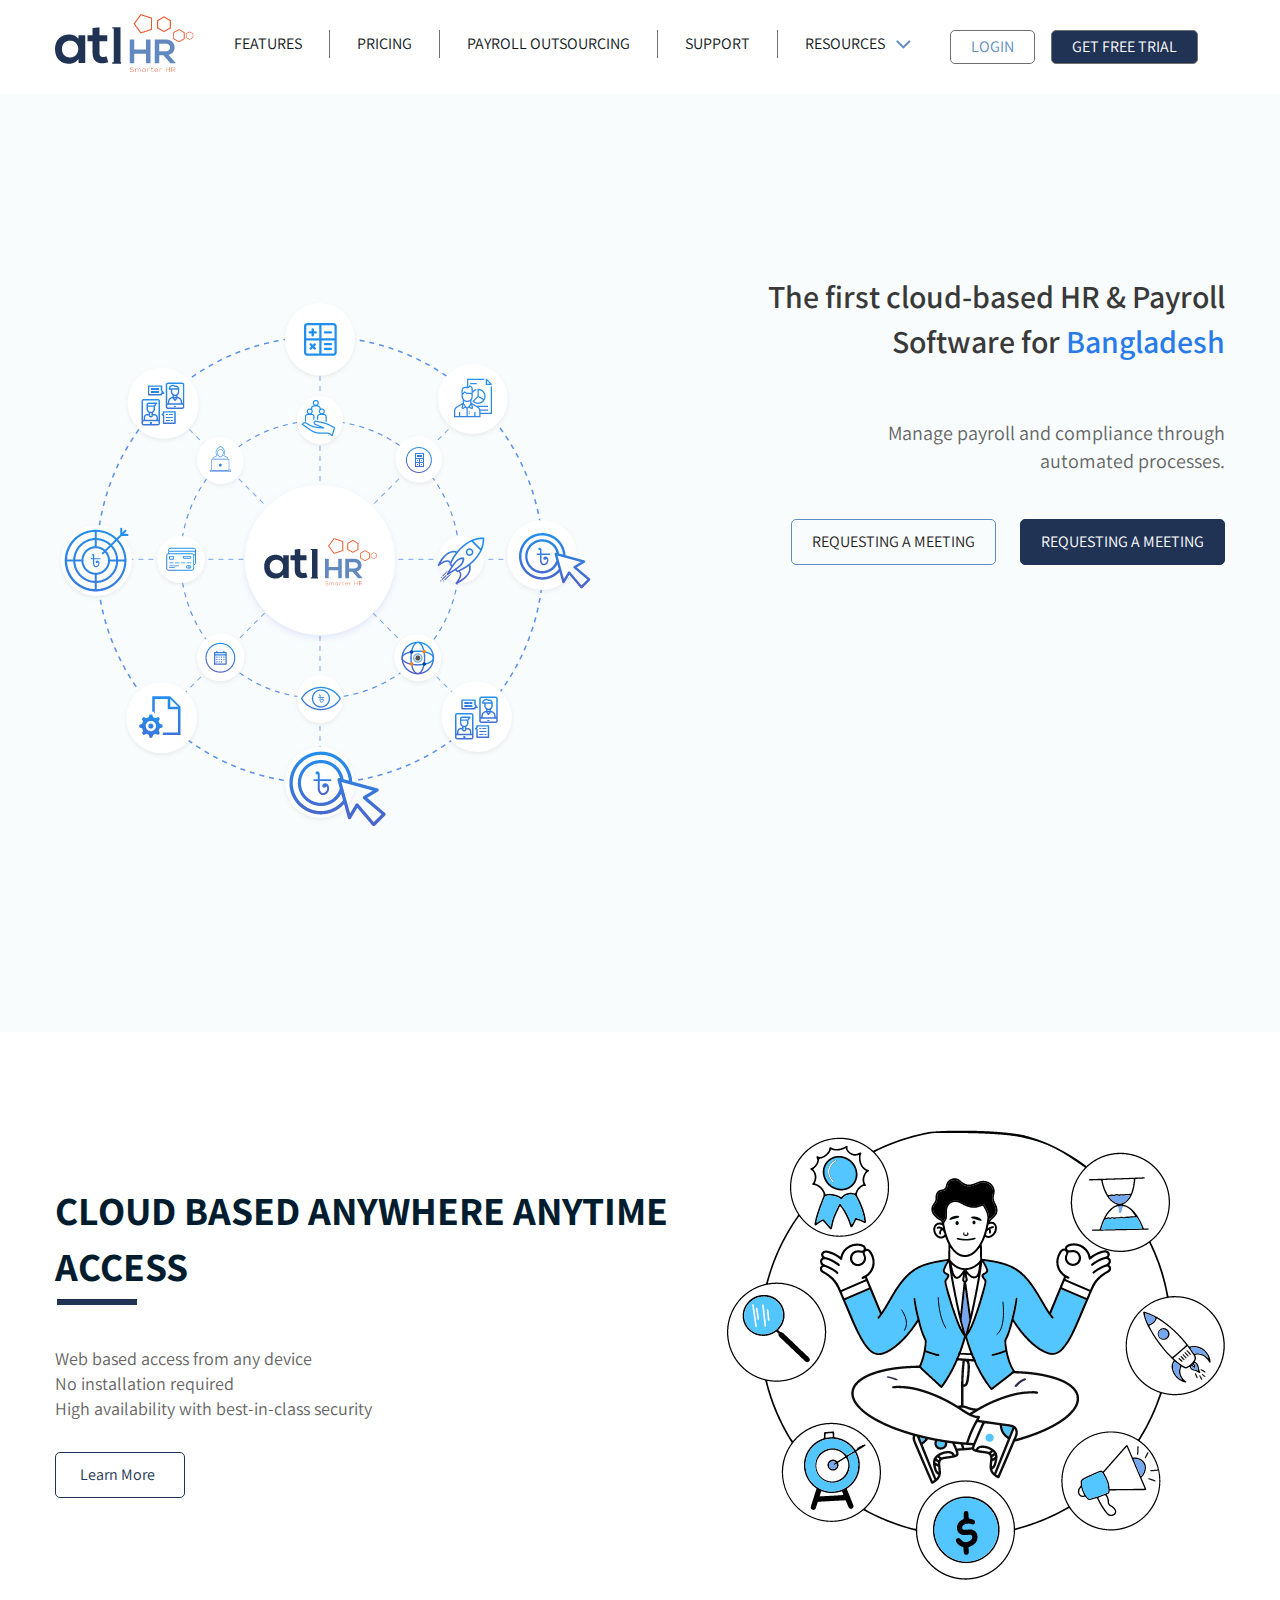
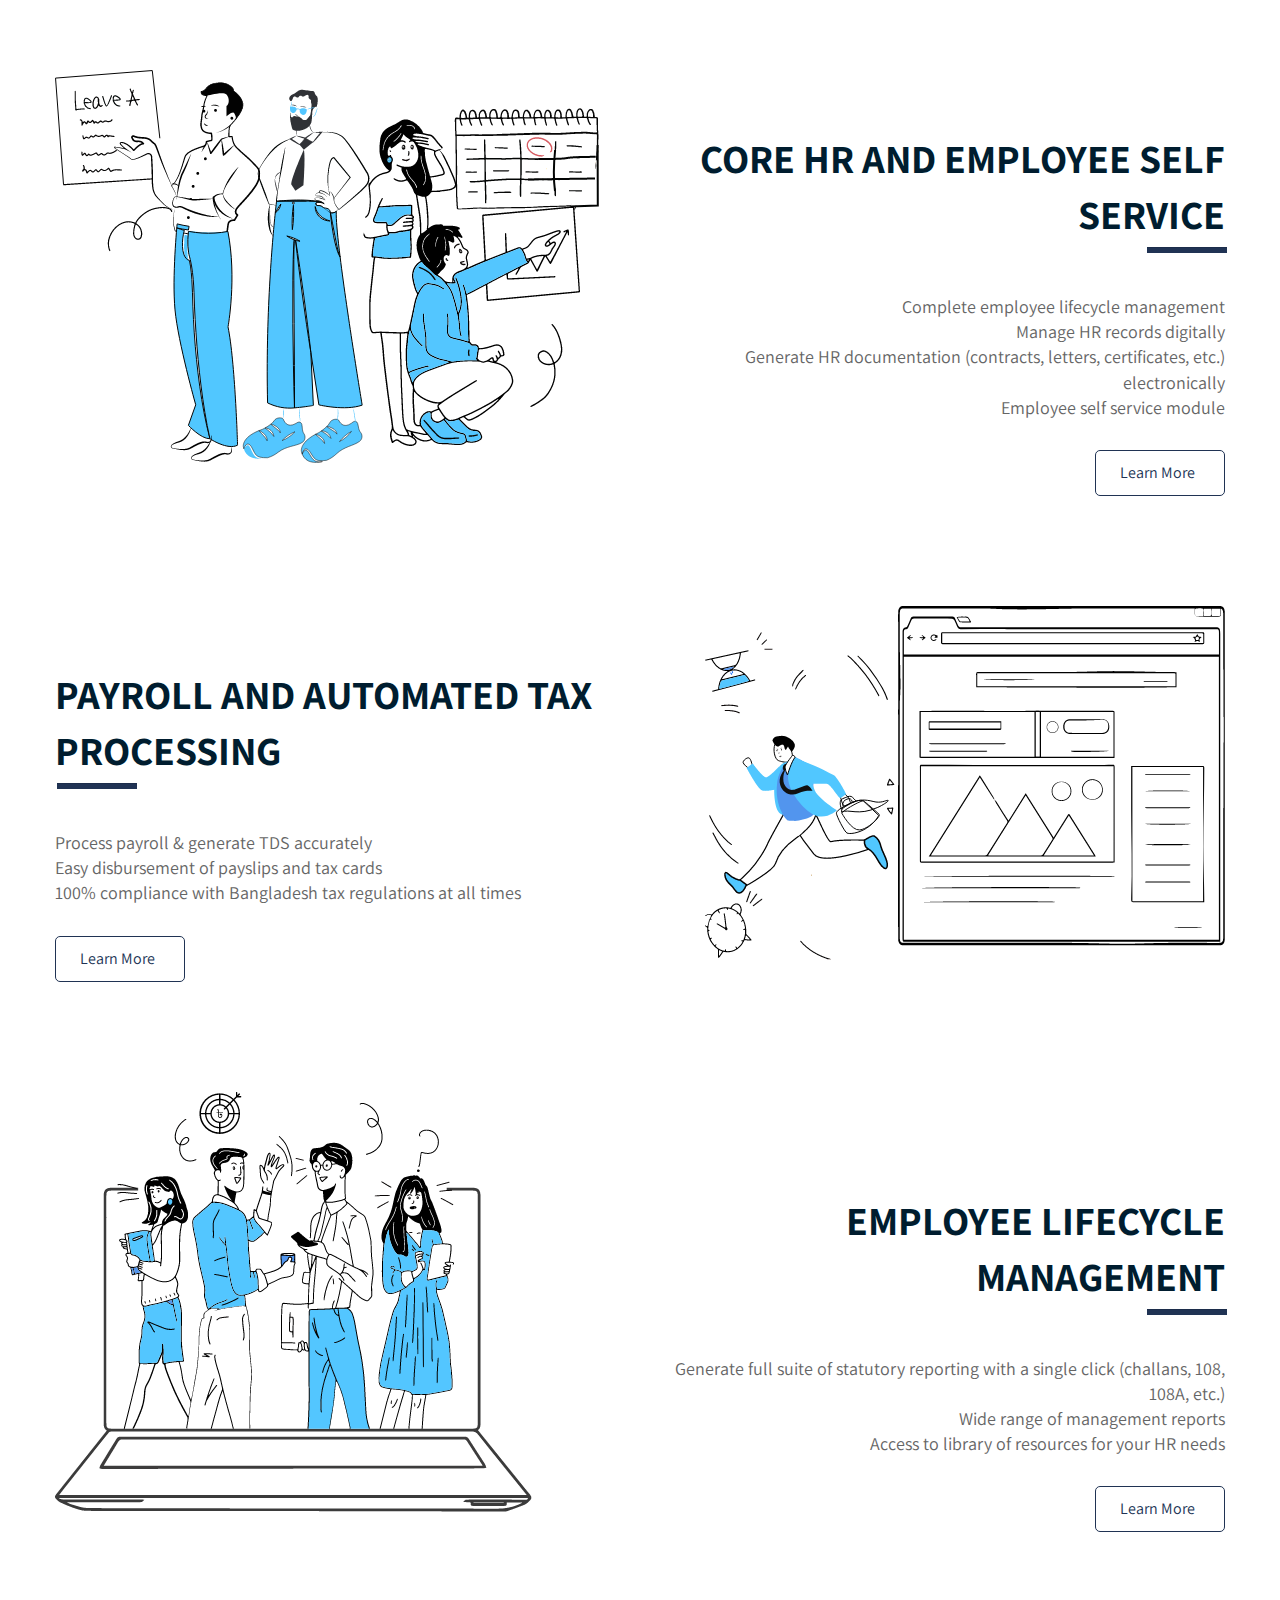
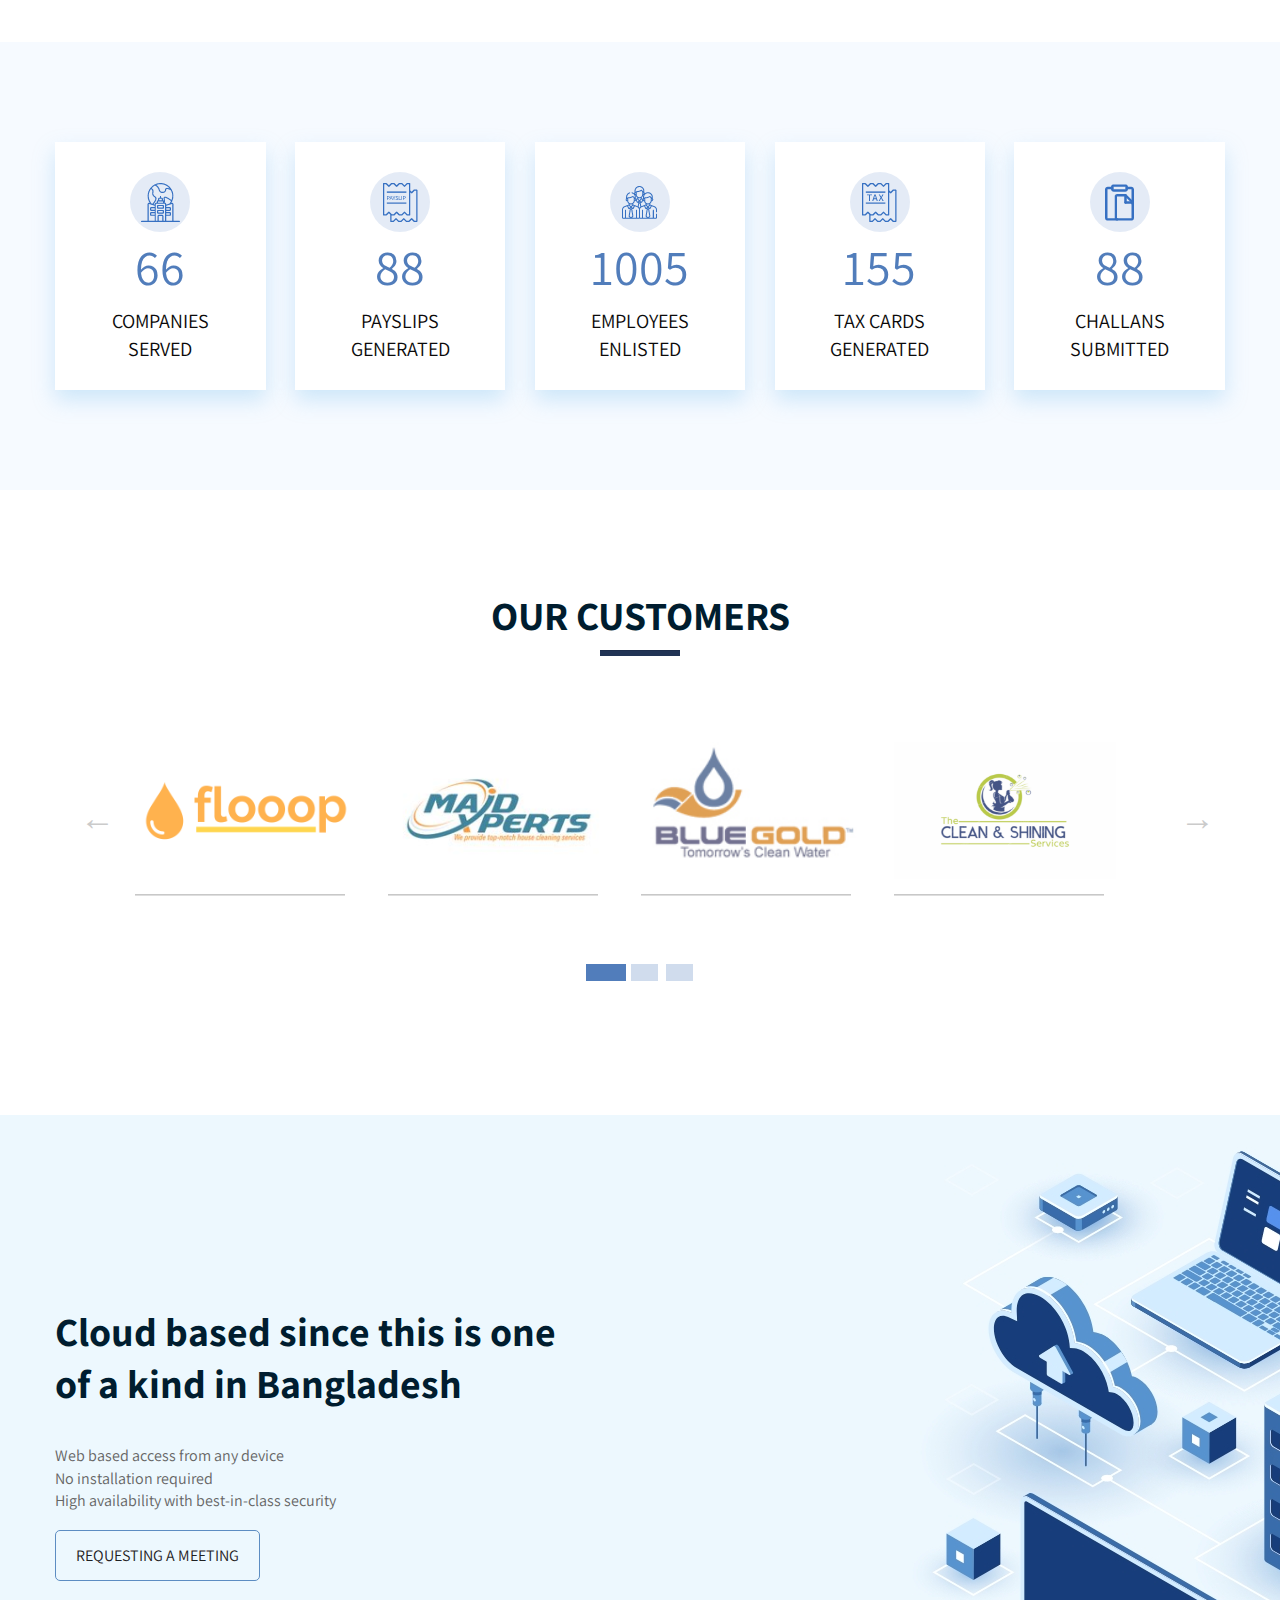
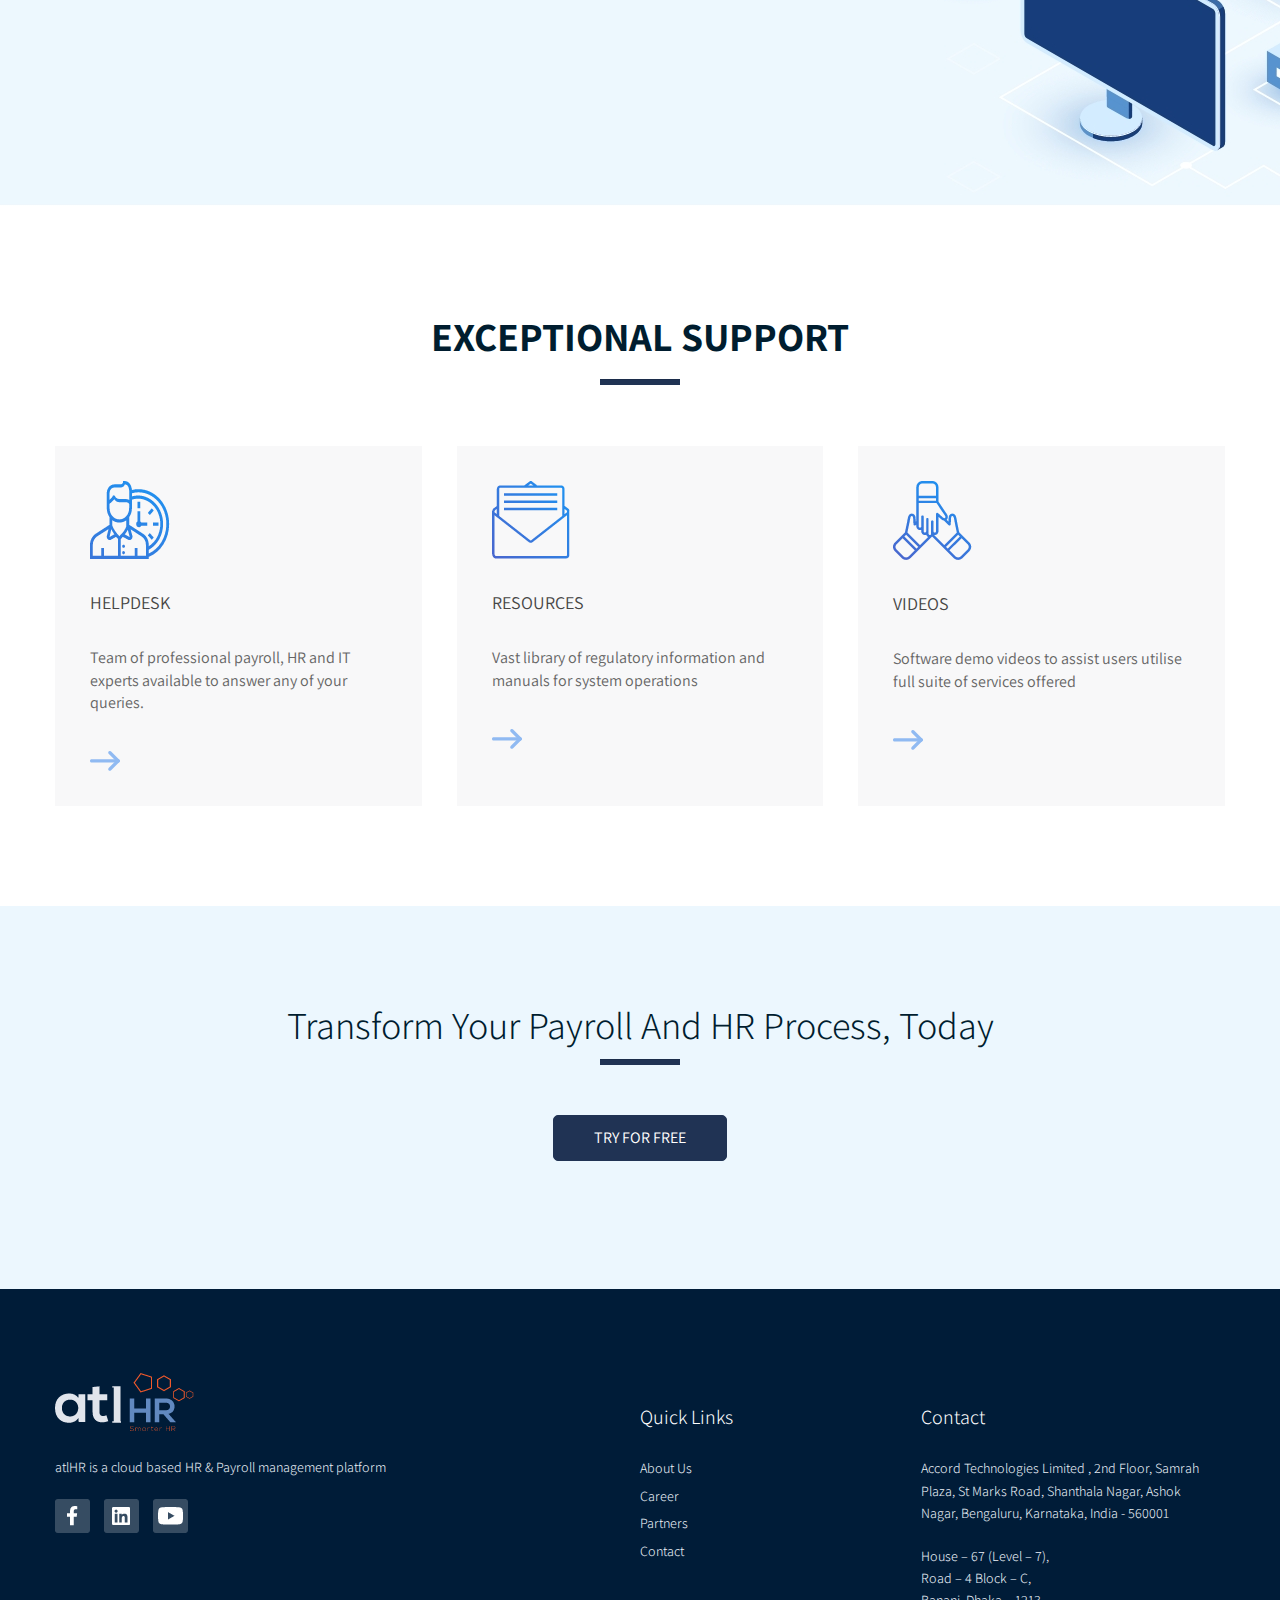
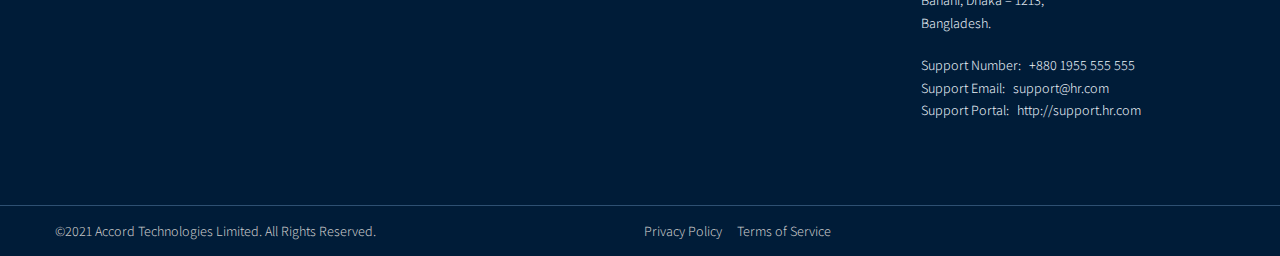
==== commit 73e0ad4d: "some changes" ====
--- a/index.html
+++ b/index.html
@@ -413,9 +413,9 @@
                         Road – 4 Block – C,<br>
                         Banani, Dhaka – 1213,<br>
                         Bangladesh.</p>
-                    <p>Support Number: <span> <a href="tel:+880 1955 508 855">+880 1955 508 855</a></span> <br>
-                        Support Email: <span> <a href="mailto:support@atlhr.com">support@atlhr.com</a></span>  <br>
-                        Support Portal: <span> <a href="http://support.atlhr.com">http://support.atlhr.com</a></span> </p>
+                    <p>Support Number: <span> <a href="tel:+880 1955 555 555">+880 1955 555 555</a></span> <br>
+                        Support Email: <span> <a href="mailto:support@hr.com">support@hr.com</a></span>  <br>
+                        Support Portal: <span> <a href="http://support.hr.com">http://support.hr.com</a></span> </p>
                 </div>
 
                 <div class="clear-element"></div>
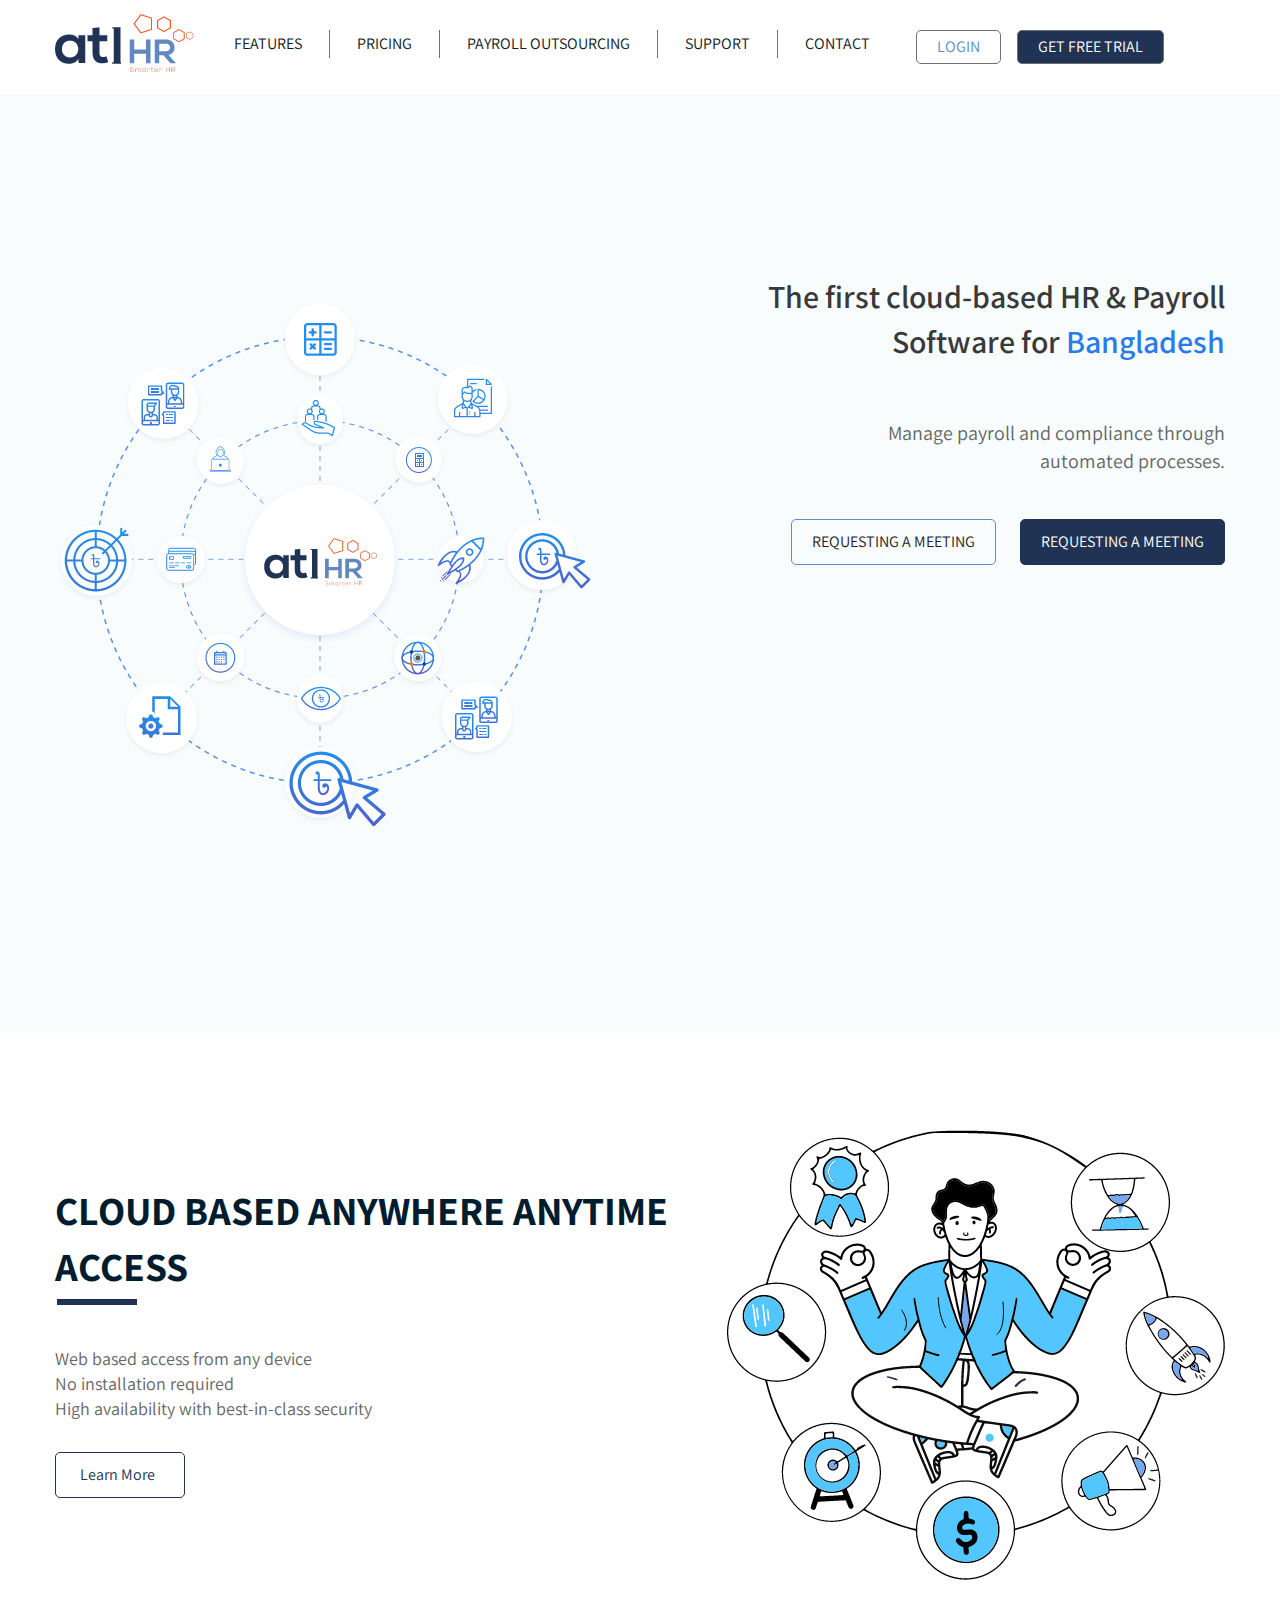
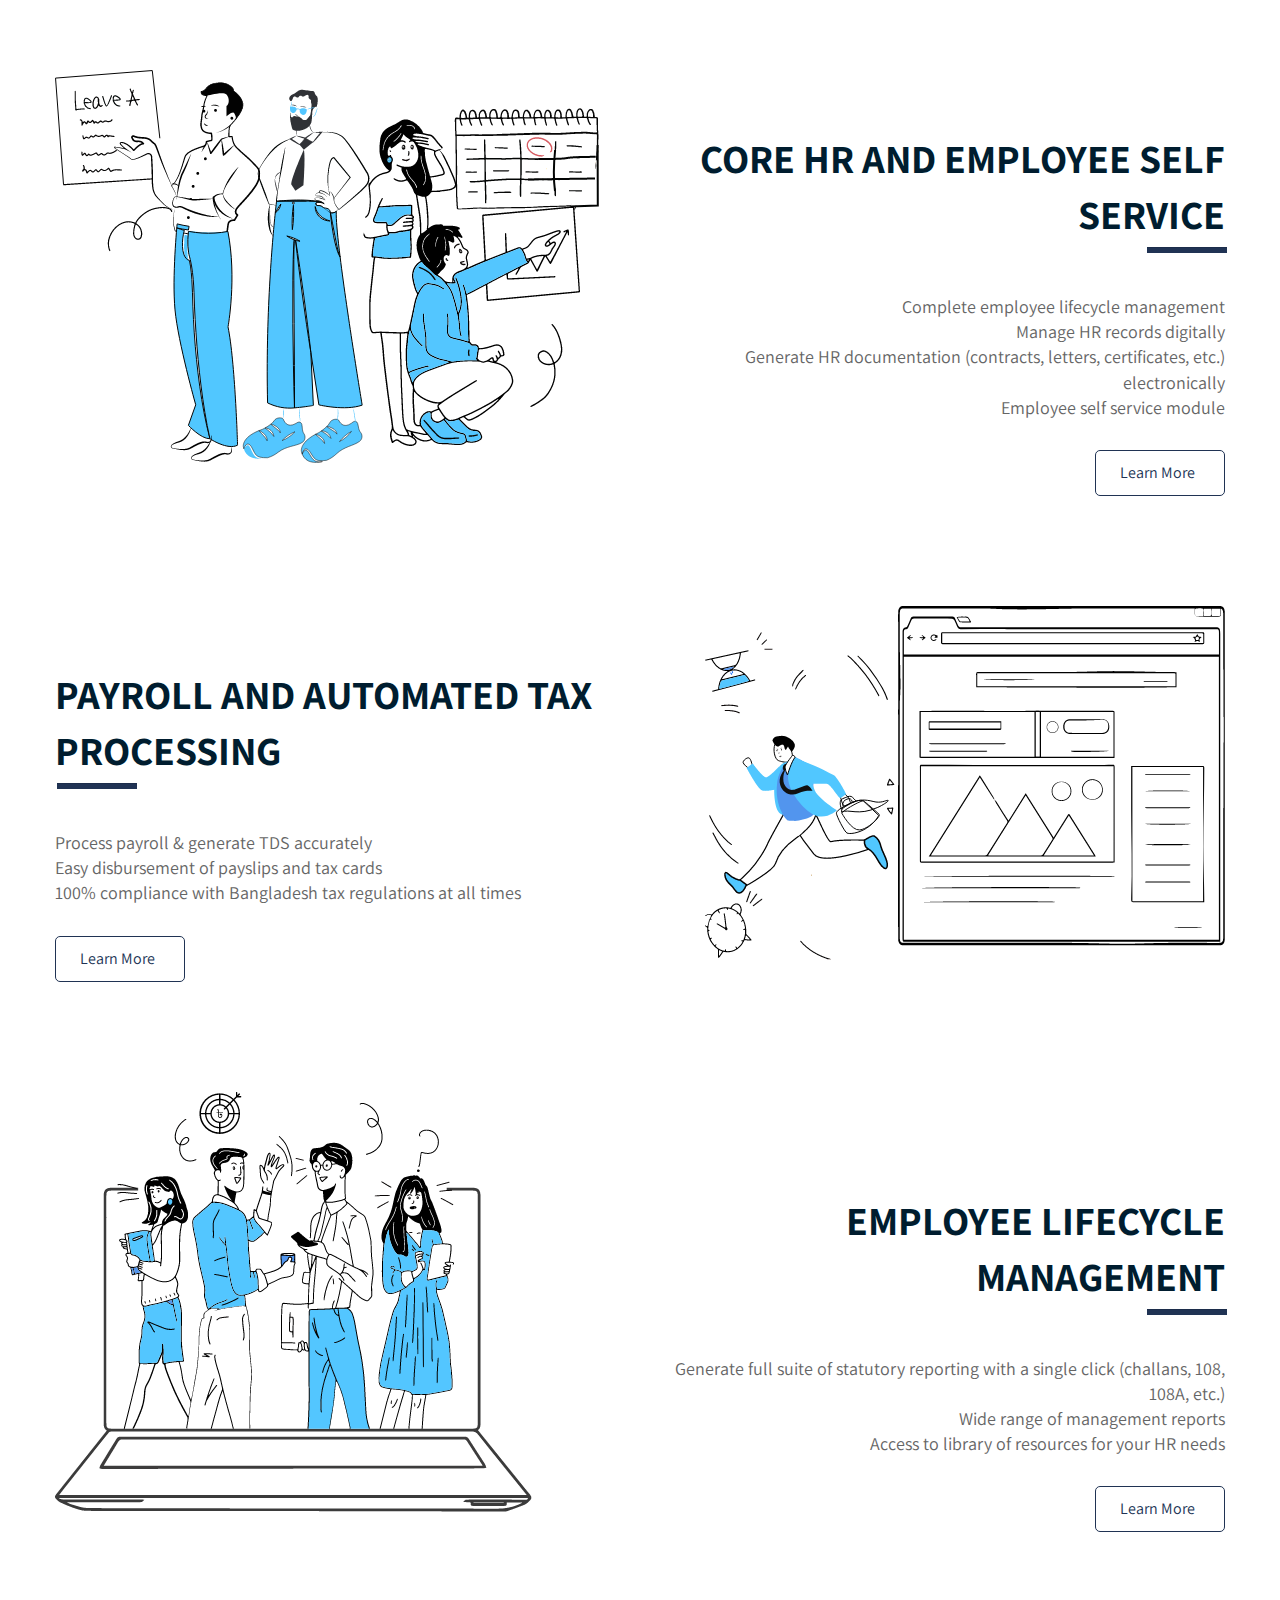
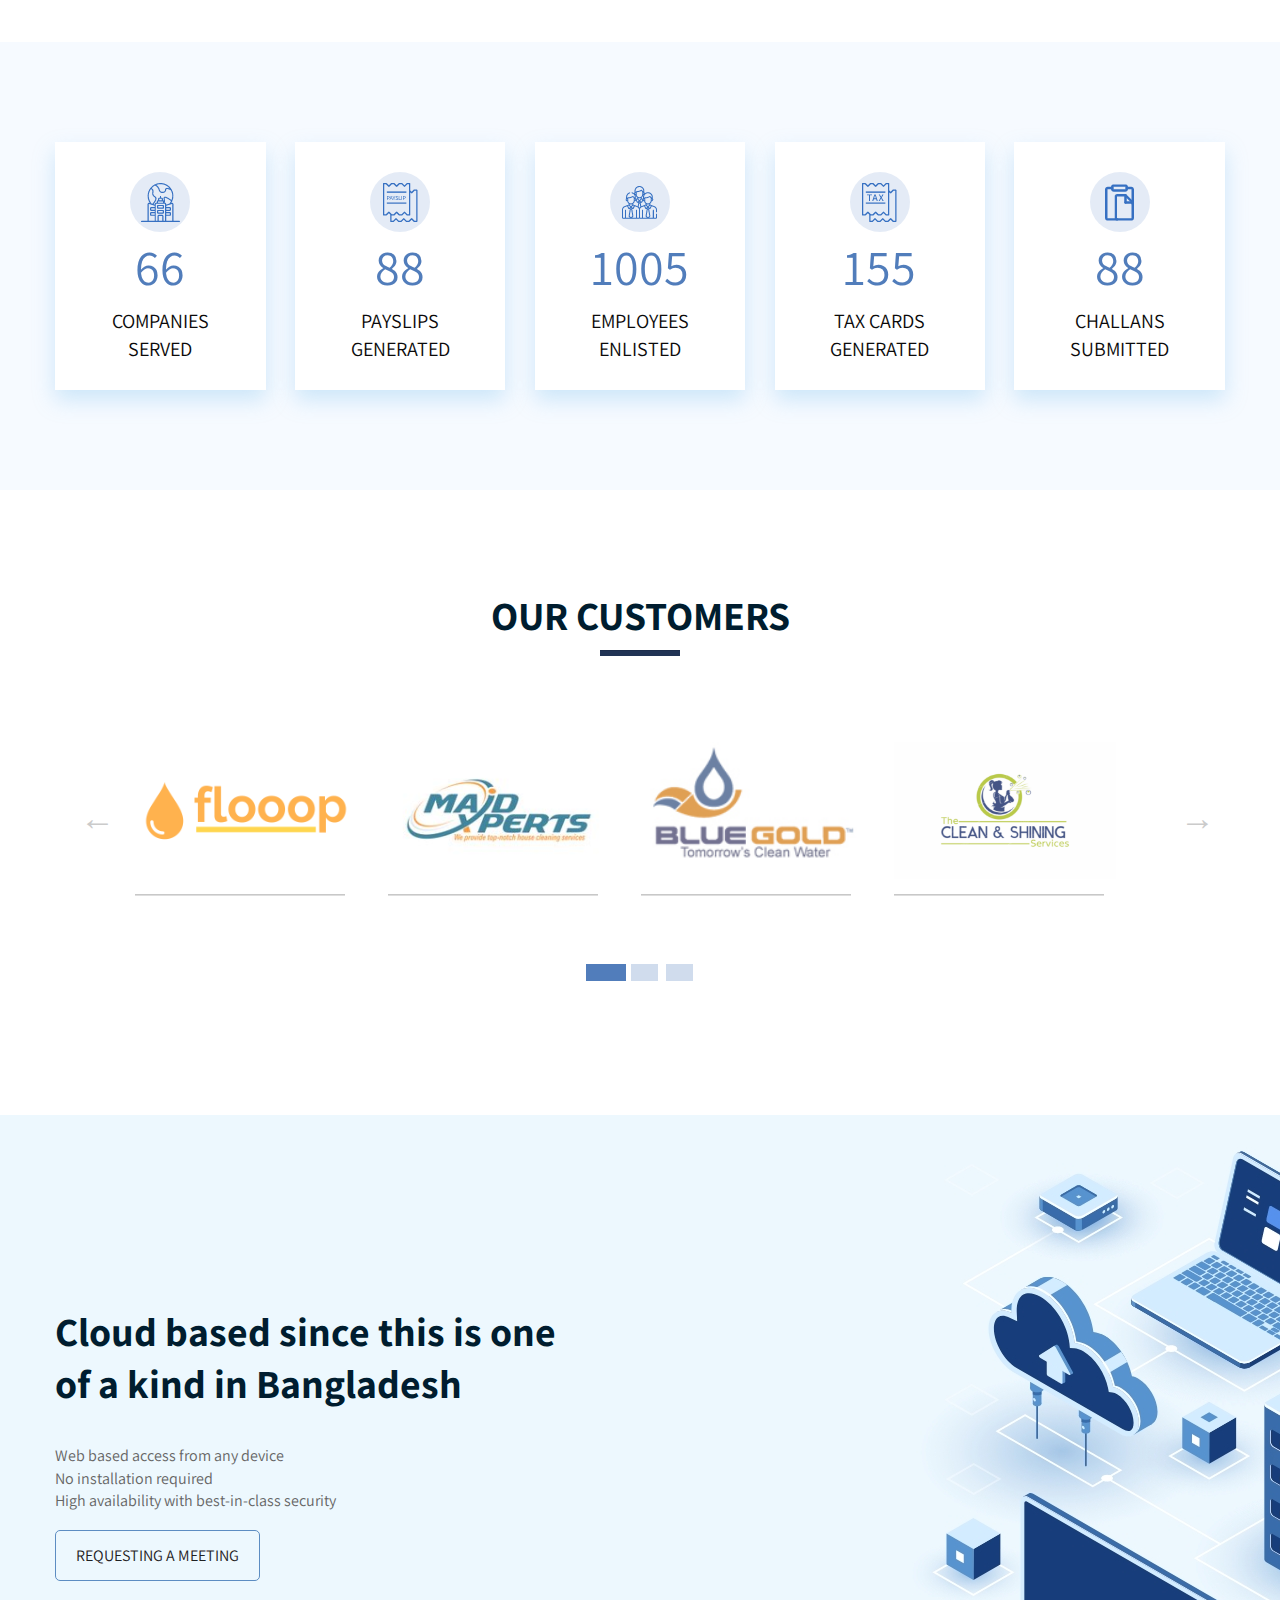
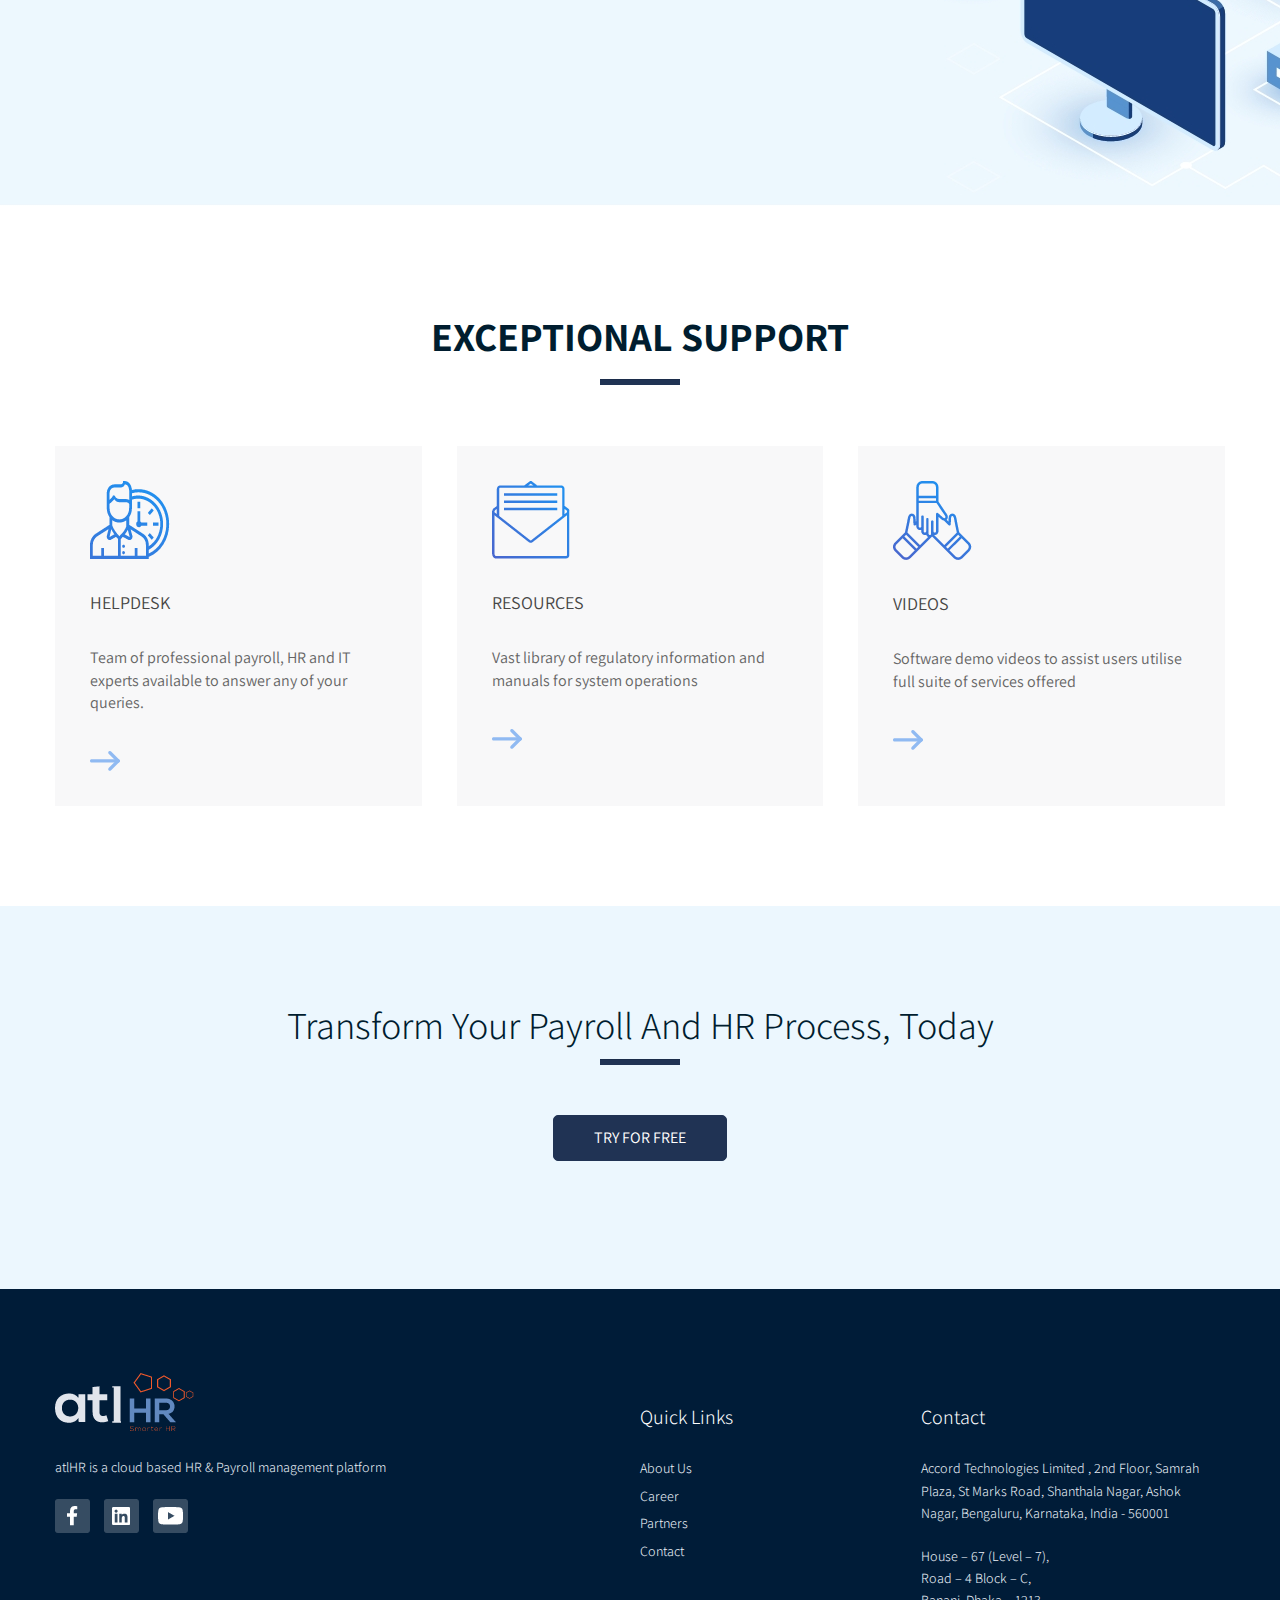
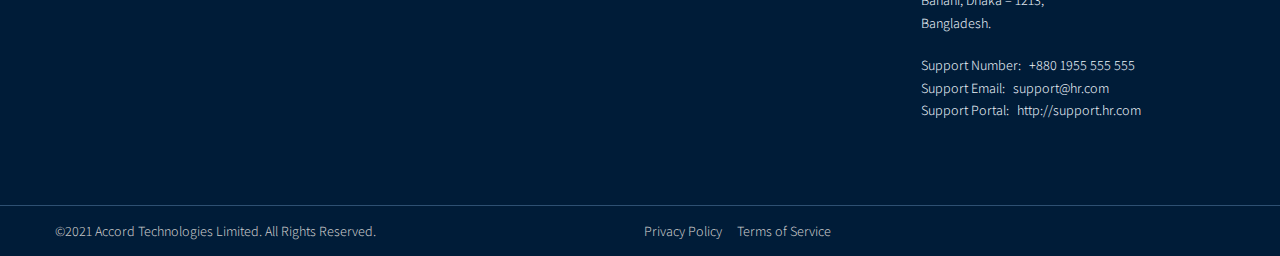
==== commit bdcd1f7d: "navbar updated" ====
--- a/index.html
+++ b/index.html
@@ -1,9 +1,10 @@
 <!doctype html>
 <html lang="en">
+
 <head>
     <meta charset="UTF-8">
     <meta content="width=device-width, user-scalable=no, initial-scale=1.0, maximum-scale=1.0, minimum-scale=1.0"
-          name="viewport">
+        name="viewport">
     <meta content="ie=edge" http-equiv="X-UA-Compatible">
     <title>Homepage</title>
 
@@ -11,9 +12,11 @@
 
     <link href="https://fonts.gstatic.com" rel="preconnect">
     <link href="https://fonts.googleapis.com/css2?family=Assistant:wght@200;300;400;500;600;700;800&display=swap"
-          rel="stylesheet">
+        rel="stylesheet">
     <!-- CSS FILES -->
-    <link rel='stylesheet' id='bootstrap-css-css'  href='https://cdnjs.cloudflare.com/ajax/libs/twitter-bootstrap/4.0.0-alpha.6/css/bootstrap.min.css?ver=5.6.1' type='text/css' media='all' />
+    <link rel='stylesheet' id='bootstrap-css-css'
+        href='https://cdnjs.cloudflare.com/ajax/libs/twitter-bootstrap/4.0.0-alpha.6/css/bootstrap.min.css?ver=5.6.1'
+        type='text/css' media='all' />
     <link href="css/slick-theme.css" rel="stylesheet">
     <link href="css/slick.css" rel="stylesheet">
     <link href="css/meanmenu.css" rel="stylesheet">
@@ -22,295 +25,297 @@
 
 
     <!-- JS SCRIPTS -->
-    <script type='text/javascript' src='https://cdnjs.cloudflare.com/ajax/libs/twitter-bootstrap/4.0.0-alpha.6/js/bootstrap.min.js?ver=1.0.0' id='bootstrap-js-js'></script>
-
-
-    <script  src="https://code.jquery.com/jquery-3.5.1.min.js"></script>
-    <script  src="JS/jquery.meanmenu.js"></script>
+    <script type='text/javascript'
+        src='https://cdnjs.cloudflare.com/ajax/libs/twitter-bootstrap/4.0.0-alpha.6/js/bootstrap.min.js?ver=1.0.0'
+        id='bootstrap-js-js'></script>
+
+
+    <script src="https://code.jquery.com/jquery-3.5.1.min.js"></script>
+    <script src="JS/jquery.meanmenu.js"></script>
     <script src="JS/slick.js" type="text/javascript"></script>
     <script src="JS/main.js" type="text/javascript"></script>
 
 
 </head>
+
 <body>
 
-<header>
+    <header>
+        <div class="container">
+
+
+
+            <div class="logo">
+                <a href="index.html"><img src="img/logo.png"></a>
+            </div>
+            <div class="menu">
+                <nav>
+
+                    <div class="navbar">
+                        <ul>
+
+                            <li class="features"><a href="features.html"> Features</a>
+                              
+                            </li>
+                            <li><a href="price.html">Pricing</a></li>
+                            <li><a href="outsourcing.html">Payroll Outsourcing</a></li>
+                            <li><a href="support.html">Support</a></li>
+                             <li class="contact"><a href="contact.html">Contact</a>
+
+                            <li class="login"><a href="">Login</a></li>
+
+                            <li class="trial"><a href="">Get free Trial</a></li>
+
+
+
+                        </ul>
+                    </div>
+
+                    <div class="clear-element"></div>
+                </nav>
+
+
+                <div class="clear-element"></div>
+
+            </div>
+            <div class="clear-element"></div>
+        </div>
+    </header>
+
+
+    <div class="slider">
+        <div class="container">
+
+            <div class="slider-content">
+                <div class="left-content">
+                    <img alt="" src="img/slider.png">
+                </div>
+                <div class="right-content">
+                    <h1>The first cloud-based HR & Payroll Software for <span>Bangladesh</span>
+                    </h1>
+
+                    <p>Manage payroll and compliance through
+                        automated processes.</p>
+
+                    <a class="requesting-again" href="">Requesting a meeting</a>
+                    <a class="requesting" href="">Requesting a meeting</a>
+
+
+                </div>
+                <div class="clear-element"></div>
+            </div>
+            <div class="clear-element"></div>
+
+        </div>
+    </div>
+
+
     <div class="container">
-
-
-
-        <div class="logo">
-            <a href="#"><img src="img/logo.png"></a>
-        </div>
-        <div class="menu">
-            <nav>
-
-                <div class="navbar">
-                    <ul >
-
-                        <li class="features"><a href=""> Features</a>
-                           <!-- <ul class="dropdown-content">
-                                <li><a href="">Link 1</a></li>
-                                <li><a href="">Link 1</a></li>
-                                <li><a href="">Link 1</a></li>
-                            </ul>-->
+        <div class="management-details">
+            <div class="compliance">
+                <div class="compliance-right">
+                    <img alt="" src="img/compliance.png">
+                </div>
+                <div class="compliance-left">
+                    <h1>CLOUD BASED ANYWHERE ANYTIME ACCESS </h1>
+                    <hr class="title-hr compliance-hr">
+
+                    <ul>
+                        <li>Web based access from any device</li>
+                        <li>No installation required</li>
+                        <li>High availability with best-in-class security</li>
+                    </ul>
+                    <a class="learn-more">Learn More</a>
+                </div>
+
+                <div class="clear-element"></div>
+            </div>
+
+
+            <div class="leave">
+
+                <div class="leave-left">
+                    <img alt="" src="img/leave.png">
+                </div>
+                <div class="leave-right">
+                    <h1>CORE HR AND EMPLOYEE SELF SERVICE</h1>
+                    <hr class="title-hr leave-hr">
+
+                    <ul>
+                        <li>Complete employee lifecycle management</li>
+                        <li>Manage HR records digitally </li>
+                        <li>Generate HR documentation (contracts, letters, certificates, etc.) electronically</li>
+                        <li>Employee self service module</li>
+
+                    </ul>
+                    <a class="learn-more">Learn More</a>
+                </div>
+                <div class="clear-element"></div>
+            </div>
+
+
+            <div class="attendance">
+                <div class="attendance-right">
+                    <img alt="" src="img/attendance.png">
+                </div>
+                <div class="attendance-left">
+                    <h1>PAYROLL AND AUTOMATED TAX PROCESSING </h1>
+                    <hr class="title-hr compliance-hr">
+                    <ul>
+                        <li>Process payroll & generate TDS accurately</li>
+                        <li>Easy disbursement of payslips and tax cards </li>
+                        <li>100% compliance with Bangladesh tax regulations at all times</li>
+                    </ul>
+                    <a class="learn-more">Learn More</a>
+                </div>
+
+                <div class="clear-element"></div>
+            </div>
+
+            <div class="lifecycle">
+                <div class="lifecycle-left">
+                    <img alt="" src="img/lifecycle.png">
+                </div>
+                <div class="lifecycle-right">
+                    <h1>EMPLOYEE LIFECYCLE MANAGEMENT
+
+                    </h1>
+                    <hr class="title-hr leave-hr">
+
+                    <ul>
+                        <li>Generate full suite of statutory reporting with a single click (challans, 108, 108A, etc.)
                         </li>
-                        <li><a href="price.html">Pricing</a></li>
-                        <li><a href="outsourcing.html">Payroll Outsourcing</a></li>
-                        <li><a href="">Support</a></li>
-                        <li class="resources"><a href="">Resources </a>
-                            <ul class="dropdown-content">
-                                <li><a href="">Link 1</a></li>
-                                <li><a href="">Link 1</a></li>
-                                <li><a href="">Link 1</a></li>
-                            </ul>
-
-
-                        </li>
-
-                        <li class="login"><a href="">Login</a></li>
-
-                        <li class="trial"><a href="">Get free Trial</a></li>
-
-
-
-                    </ul>
-                </div>
-
-                <div class="clear-element"></div>
-            </nav>
-
-
+                        <li>Wide range of management reports</li>
+                        <li>Access to library of resources for your HR needs</li>
+                    </ul>
+                    <a class="learn-more">Learn More</a>
+                </div>
+                <div class="clear-element"></div>
+            </div>
+
+
+        </div>
+    </div>
+    <div class="clear-element"></div>
+
+    <div class="management-bg">
+        <div class="container">
+            <div class="management">
+                <div class="management-one">
+                    <div class="m-one">
+
+                    </div>
+                    <h1>66</h1>
+                    <a href="">
+                        <p>COMPANIES
+                            SERVED</p>
+                    </a>
+                </div>
+                <div class="management-one">
+                    <div class="m-two">
+
+                    </div>
+                    <h1>88</h1>
+                    <a href="">
+                        <p>PAYSLIPS
+                            GENERATED</p>
+                    </a>
+                </div>
+                <div class="management-one">
+                    <div class="m-three">
+
+                    </div>
+                    <h1>1005</h1>
+                    <a href="">
+                        <p>EMPLOYEES
+                            ENLISTED</p>
+                    </a>
+                </div>
+                <div class="management-one">
+                    <div class="m-four">
+
+                    </div>
+                    <h1>155</h1>
+                    <a href="">
+                        <p>TAX CARDS
+                            GENERATED</p>
+                    </a>
+                </div>
+                <div class="management-one">
+                    <div class="m-five">
+
+                    </div>
+                    <h1>88</h1>
+                    <a href="">
+                        <p>CHALLANS
+                            SUBMITTED</p>
+                    </a>
+                </div>
+            </div>
+        </div>
+    </div>
+
+    <div class="container">
+        <div class="our-customer">
+            <h1>OUR CUSTOMERS</h1>
+            <hr>
+            <div class="customer-logo">
+                <div class="customer-one">
+                    <img alt="" src="img/floop.png">
+                    <hr>
+                </div>
+                <div class="customer-two">
+                    <img alt="" src="img/maid.png">
+                    <hr>
+                </div>
+                <div class="customer-three">
+                    <img alt="" src="img/blue.png">
+                    <hr>
+                </div>
+                <div class="customer-four">
+                    <img alt="" src="img/clean.png">
+                    <hr>
+                </div>
+
+
+                <div class="customer-one">
+                    <img alt="" src="img/floop.png">
+                    <hr>
+                </div>
+                <div class="customer-two">
+                    <img alt="" src="img/maid.png">
+                    <hr>
+                </div>
+                <div class="customer-three">
+                    <img alt="" src="img/blue.png">
+                    <hr>
+                </div>
+                <div class="customer-four">
+                    <img alt="" src="img/clean.png">
+                    <hr>
+                </div>
+                <div class="customer-one">
+                    <img alt="" src="img/floop.png">
+                    <hr>
+                </div>
+                <div class="customer-two">
+                    <img alt="" src="img/maid.png">
+                    <hr>
+                </div>
+                <div class="customer-three">
+                    <img alt="" src="img/blue.png">
+                    <hr>
+                </div>
+                <div class="customer-four">
+                    <img alt="" src="img/clean.png">
+                    <hr>
+                </div>
+
+
+            </div>
             <div class="clear-element"></div>
-
-        </div>
-        <div class="clear-element"></div>
-    </div>
-</header>
-
-
-<div class="slider">
-    <div class="container">
-
-        <div class="slider-content">
-            <div class="left-content">
-                <img alt="" src="img/slider.png">
-            </div>
-            <div class="right-content">
-                <h1>The first cloud-based HR & Payroll Software for <span>Bangladesh</span>
-                </h1>
-
-                <p>Manage payroll and compliance through
-                    automated processes.</p>
-
-               <a class="requesting-again" href="">Requesting a meeting</a>
-                <a class="requesting" href="">Requesting a meeting</a>
-
-
-            </div>
-            <div class="clear-element"></div>
-        </div>
-        <div class="clear-element"></div>
-
-    </div>
-</div>
-
-
-<div class="container">
-    <div class="management-details">
-        <div class="compliance">
-            <div class="compliance-right">
-                <img alt="" src="img/compliance.png">
-            </div>
-            <div class="compliance-left">
-                <h1>CLOUD BASED ANYWHERE ANYTIME ACCESS </h1>
-                <hr class="title-hr compliance-hr">
-
-                <ul>
-                    <li>Web based access from any device</li>
-                    <li>No installation required</li>
-                    <li>High availability with best-in-class security</li>
-                </ul>
-                <a class="learn-more">Learn More</a>
-            </div>
-
-            <div class="clear-element"></div>
-        </div>
-
-
-        <div class="leave">
-
-            <div class="leave-left">
-                <img alt="" src="img/leave.png">
-            </div>
-            <div class="leave-right">
-                <h1>CORE HR AND EMPLOYEE SELF SERVICE</h1>
-                <hr class="title-hr leave-hr">
-
-                <ul>
-                    <li>Complete employee lifecycle management</li>
-                    <li>Manage HR records digitally </li>
-                    <li>Generate HR documentation (contracts, letters, certificates, etc.) electronically</li>
-                    <li>Employee self service module</li>
-
-                </ul>
-               <a class="learn-more">Learn More</a>
-            </div>
-            <div class="clear-element"></div>
-        </div>
-
-
-        <div class="attendance">
-            <div class="attendance-right">
-                <img alt="" src="img/attendance.png">
-            </div>
-            <div class="attendance-left">
-                <h1>PAYROLL AND AUTOMATED TAX PROCESSING </h1>
-                <hr class="title-hr compliance-hr">
-                <ul>
-                    <li>Process payroll & generate TDS accurately</li>
-                    <li>Easy disbursement of payslips and tax cards </li>
-                    <li>100% compliance with Bangladesh tax regulations at all times</li>
-                </ul>
-                <a class="learn-more">Learn More</a>
-            </div>
-
-            <div class="clear-element"></div>
-        </div>
-
-        <div class="lifecycle">
-            <div class="lifecycle-left">
-                <img alt="" src="img/lifecycle.png">
-            </div>
-            <div class="lifecycle-right">
-                <h1>EMPLOYEE LIFECYCLE MANAGEMENT
-
-                </h1>
-                <hr class="title-hr leave-hr">
-
-                <ul>
-                    <li>Generate full suite of statutory reporting with a single click (challans, 108, 108A, etc.)</li>
-                    <li>Wide range of management reports</li>
-                    <li>Access to library of resources for your HR needs</li>
-                </ul>
-                <a class="learn-more">Learn More</a>
-            </div>
-            <div class="clear-element"></div>
-        </div>
-
-
-    </div>
-</div>
-<div class="clear-element"></div>
-
-<div class="management-bg">
-    <div class="container">
-        <div class="management">
-            <div class="management-one">
-                <div class="m-one">
-
-                </div>
-                <h1>66</h1>
-                <a href=""><p>COMPANIES
-                    SERVED</p></a>
-            </div>
-            <div class="management-one">
-                <div class="m-two">
-
-                </div>
-                <h1>88</h1>
-                <a href=""><p>PAYSLIPS
-                    GENERATED</p></a>
-            </div>
-            <div class="management-one">
-                <div class="m-three">
-
-                </div>
-                <h1>1005</h1>
-                <a href=""><p>EMPLOYEES
-                    ENLISTED</p></a>
-            </div>
-            <div class="management-one">
-                <div class="m-four">
-
-                </div>
-                <h1>155</h1>
-                <a href=""><p>TAX CARDS
-                    GENERATED</p></a>
-            </div>
-            <div class="management-one">
-                <div class="m-five">
-
-                </div>
-                <h1>88</h1>
-                <a href=""><p>CHALLANS
-                    SUBMITTED</p></a>
-            </div>
-        </div>
-    </div>
-</div>
-
-<div class="container">
-    <div class="our-customer">
-        <h1>OUR CUSTOMERS</h1>
-        <hr>
-        <div class="customer-logo">
-            <div class="customer-one">
-                <img alt="" src="img/floop.png">
-                <hr>
-            </div>
-            <div class="customer-two">
-                <img alt="" src="img/maid.png">
-                <hr>
-            </div>
-            <div class="customer-three">
-                <img alt="" src="img/blue.png">
-                <hr>
-            </div>
-            <div class="customer-four">
-                <img alt="" src="img/clean.png">
-                <hr>
-            </div>
-
-
-            <div class="customer-one">
-                <img alt="" src="img/floop.png">
-                <hr>
-            </div>
-            <div class="customer-two">
-                <img alt="" src="img/maid.png">
-                <hr>
-            </div>
-            <div class="customer-three">
-                <img alt="" src="img/blue.png">
-                <hr>
-            </div>
-            <div class="customer-four">
-                <img alt="" src="img/clean.png">
-                <hr>
-            </div>
-            <div class="customer-one">
-                <img alt="" src="img/floop.png">
-                <hr>
-            </div>
-            <div class="customer-two">
-                <img alt="" src="img/maid.png">
-                <hr>
-            </div>
-            <div class="customer-three">
-                <img alt="" src="img/blue.png">
-                <hr>
-            </div>
-            <div class="customer-four">
-                <img alt="" src="img/clean.png">
-                <hr>
-            </div>
-
-
-        </div>
-        <div class="clear-element"></div>
-    </div>
-</div>
+        </div>
+    </div>
 
 
     <div class="cloud-based">
@@ -323,7 +328,7 @@
                     <li>No installation required</li>
                     <li>High availability with best-in-class security</li>
                 </ul>
-               <a class="requesting" href="">Requesting a meeting</a>
+                <a class="requesting" href="">Requesting a meeting</a>
             </div>
         </div>
 
@@ -337,7 +342,8 @@
                 <div class="implement">
                     <img src="img/implement1.png" alt="">
                     <h2>HELPDESK</h2>
-                    <p class="pg">Team of professional payroll, HR and IT experts available to answer any of your queries.</p>
+                    <p class="pg">Team of professional payroll, HR and IT experts available to answer any of your
+                        queries.</p>
                     <a href=""><img src="img/details.png" alt=""></a>
                 </div>
                 <div class="implement">
@@ -358,16 +364,16 @@
         </div>
     </div>
 
-<div class="home-get-start">
-    <div class="container">
-        <div class="home-sign-up">
-            <h1>Transform Your Payroll And HR Process, Today</h1>
-            <hr class="title-hr">
-            <a href="#" class="sign-up">TRY FOR FREE</a>
-
-        </div>
-    </div>
-</div>
+    <div class="home-get-start">
+        <div class="container">
+            <div class="home-sign-up">
+                <h1>Transform Your Payroll And HR Process, Today</h1>
+                <hr class="title-hr">
+                <a href="#" class="sign-up">TRY FOR FREE</a>
+
+            </div>
+        </div>
+    </div>
 
 
 
@@ -414,7 +420,7 @@
                         Banani, Dhaka – 1213,<br>
                         Bangladesh.</p>
                     <p>Support Number: <span> <a href="tel:+880 1955 555 555">+880 1955 555 555</a></span> <br>
-                        Support Email: <span> <a href="mailto:support@hr.com">support@hr.com</a></span>  <br>
+                        Support Email: <span> <a href="mailto:support@hr.com">support@hr.com</a></span> <br>
                         Support Portal: <span> <a href="http://support.hr.com">http://support.hr.com</a></span> </p>
                 </div>
 
@@ -438,4 +444,5 @@
 
 
 </body>
-</html>
+
+</html>--- a/css/style.css
+++ b/css/style.css
@@ -3026,7 +3026,7 @@
 
 /*========================end=========*/
 .menu .navbar ul li a:hover{
-    border-top: 6px solid #1eaa50;
+    border-bottom: 3px solid #1eaa50;
 
 
 }
